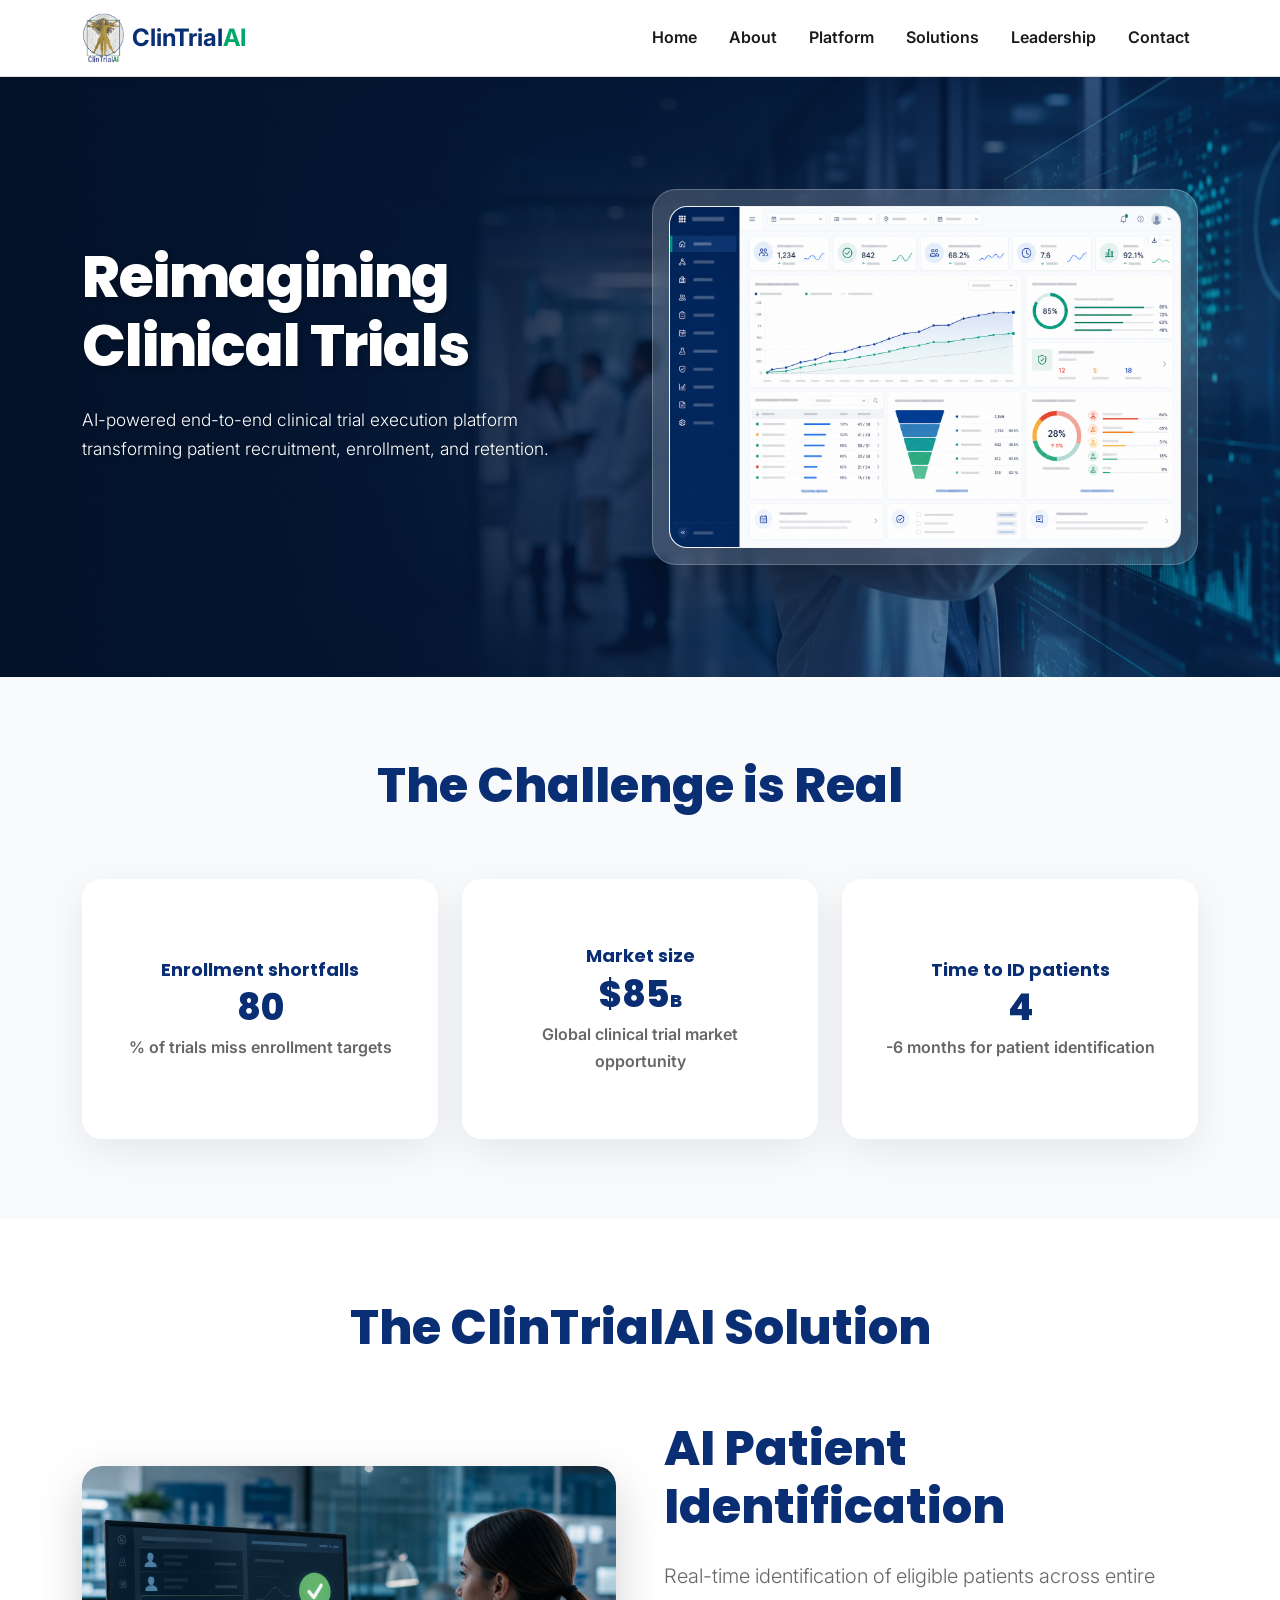
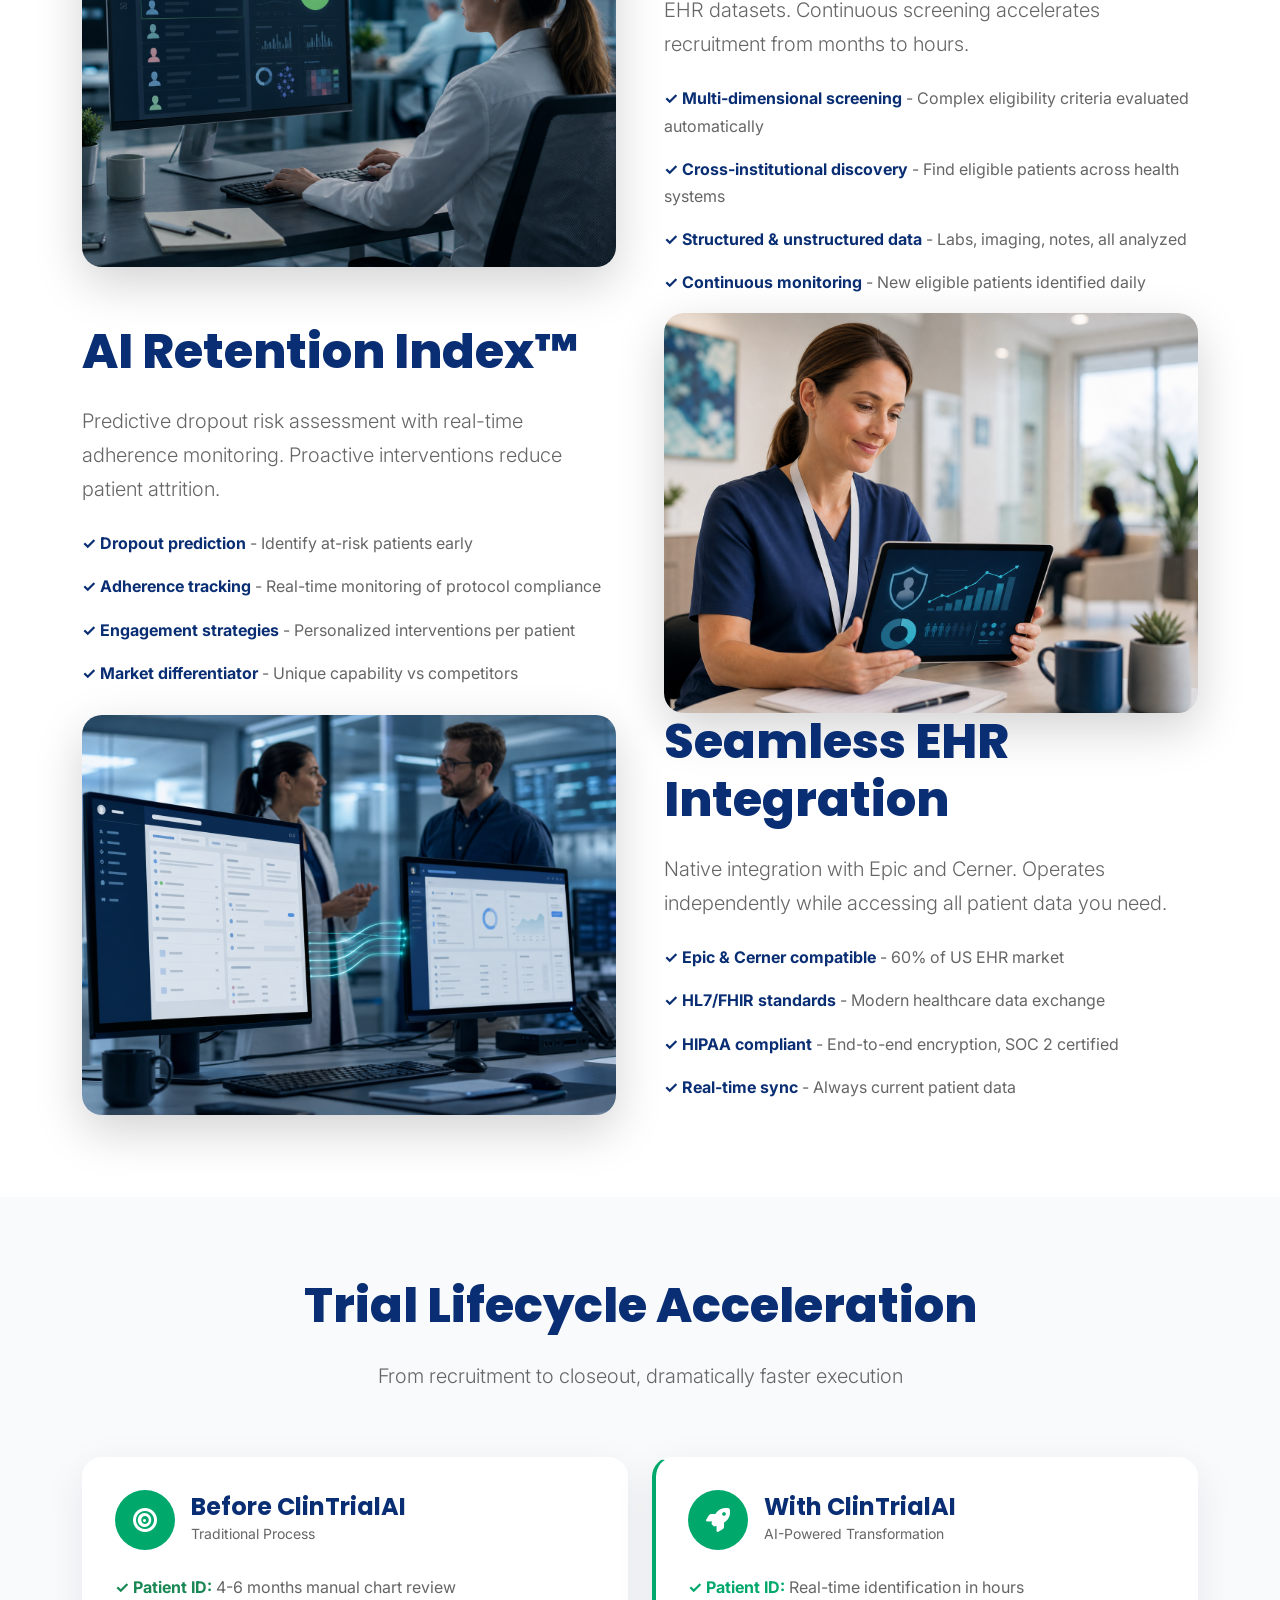
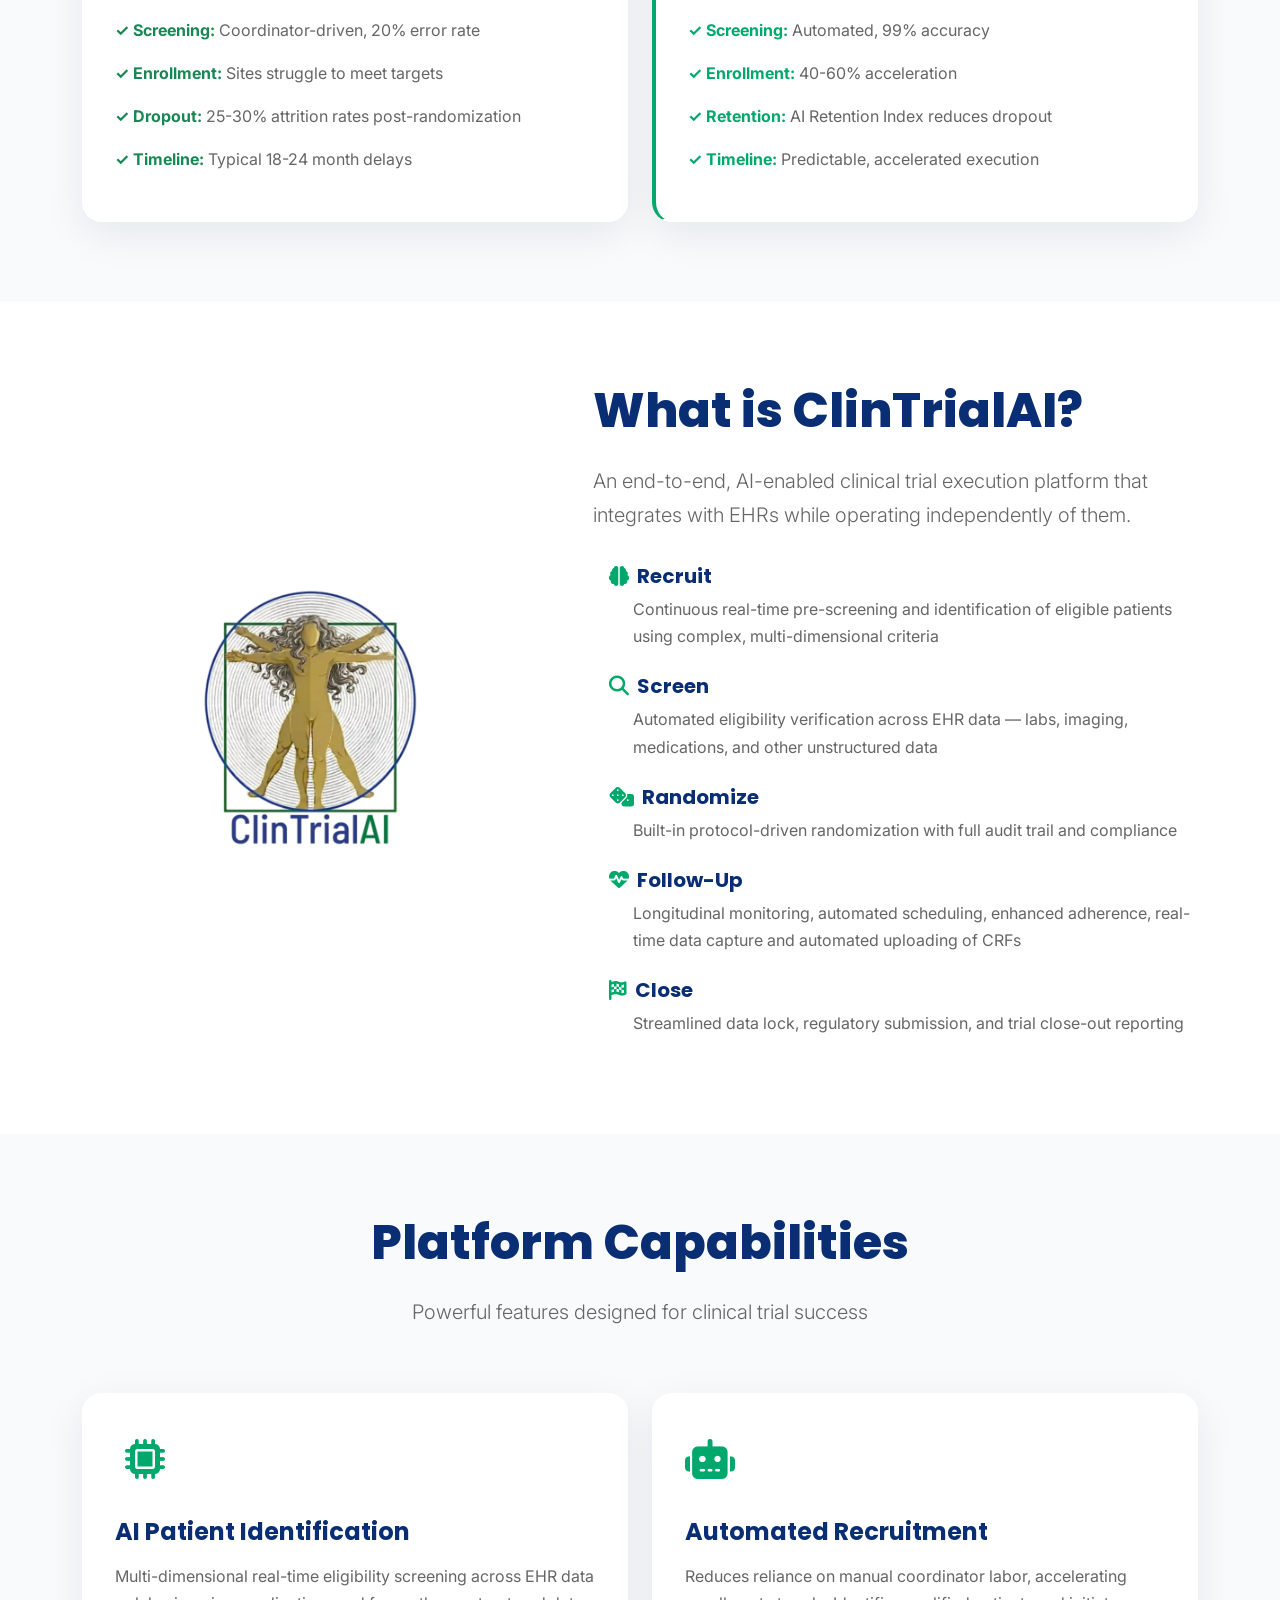
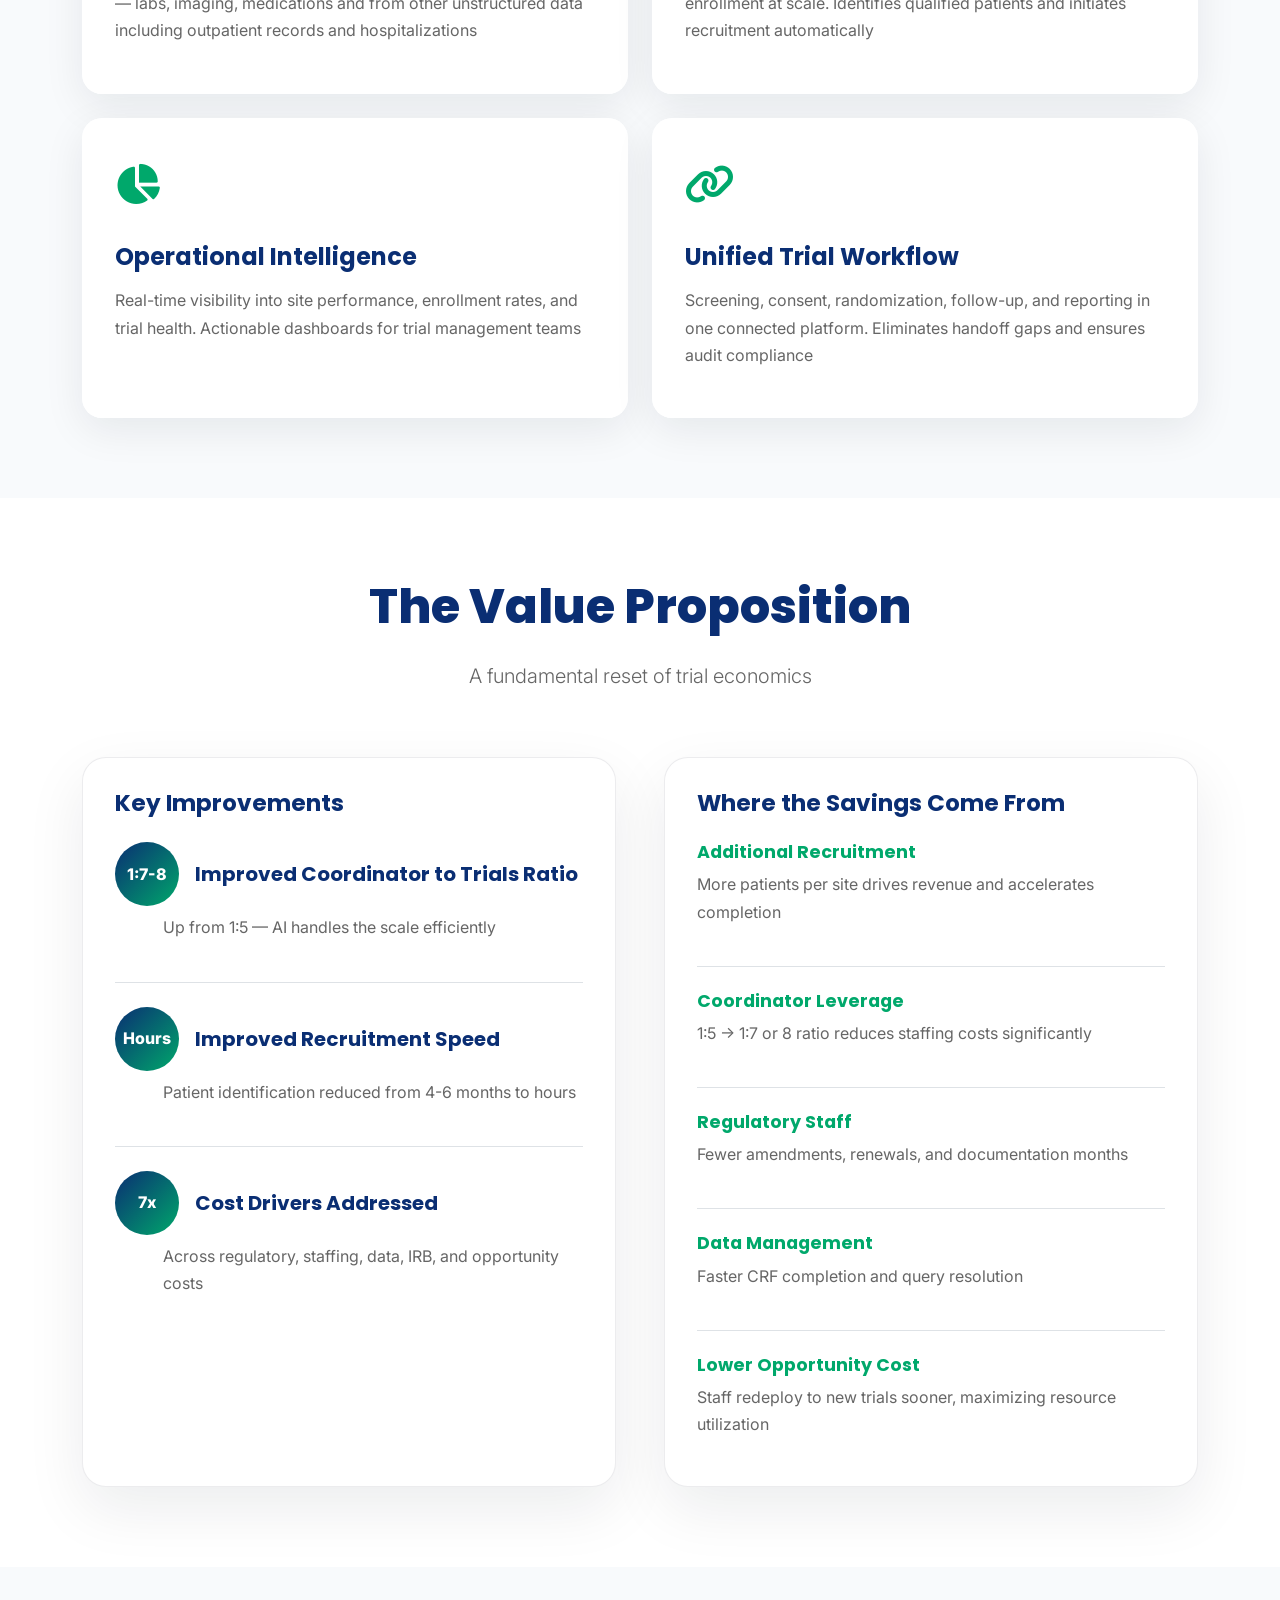
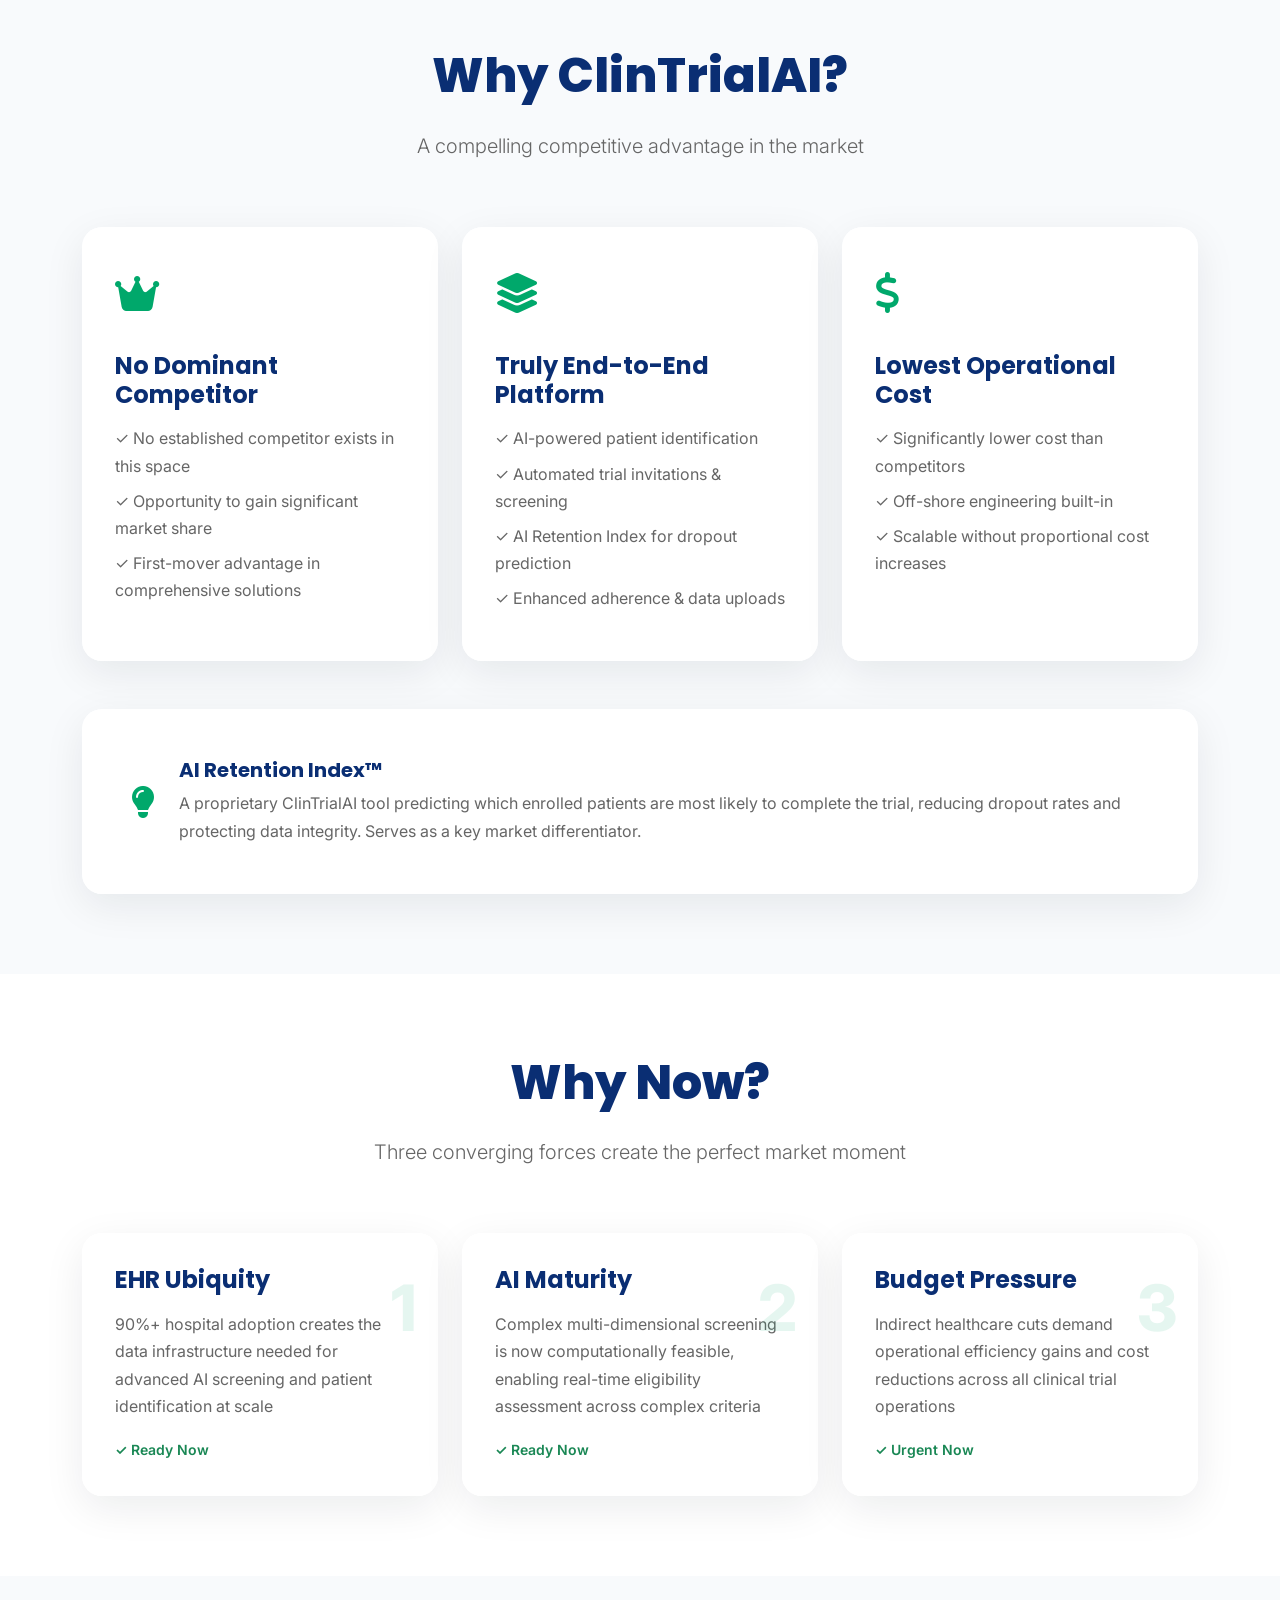
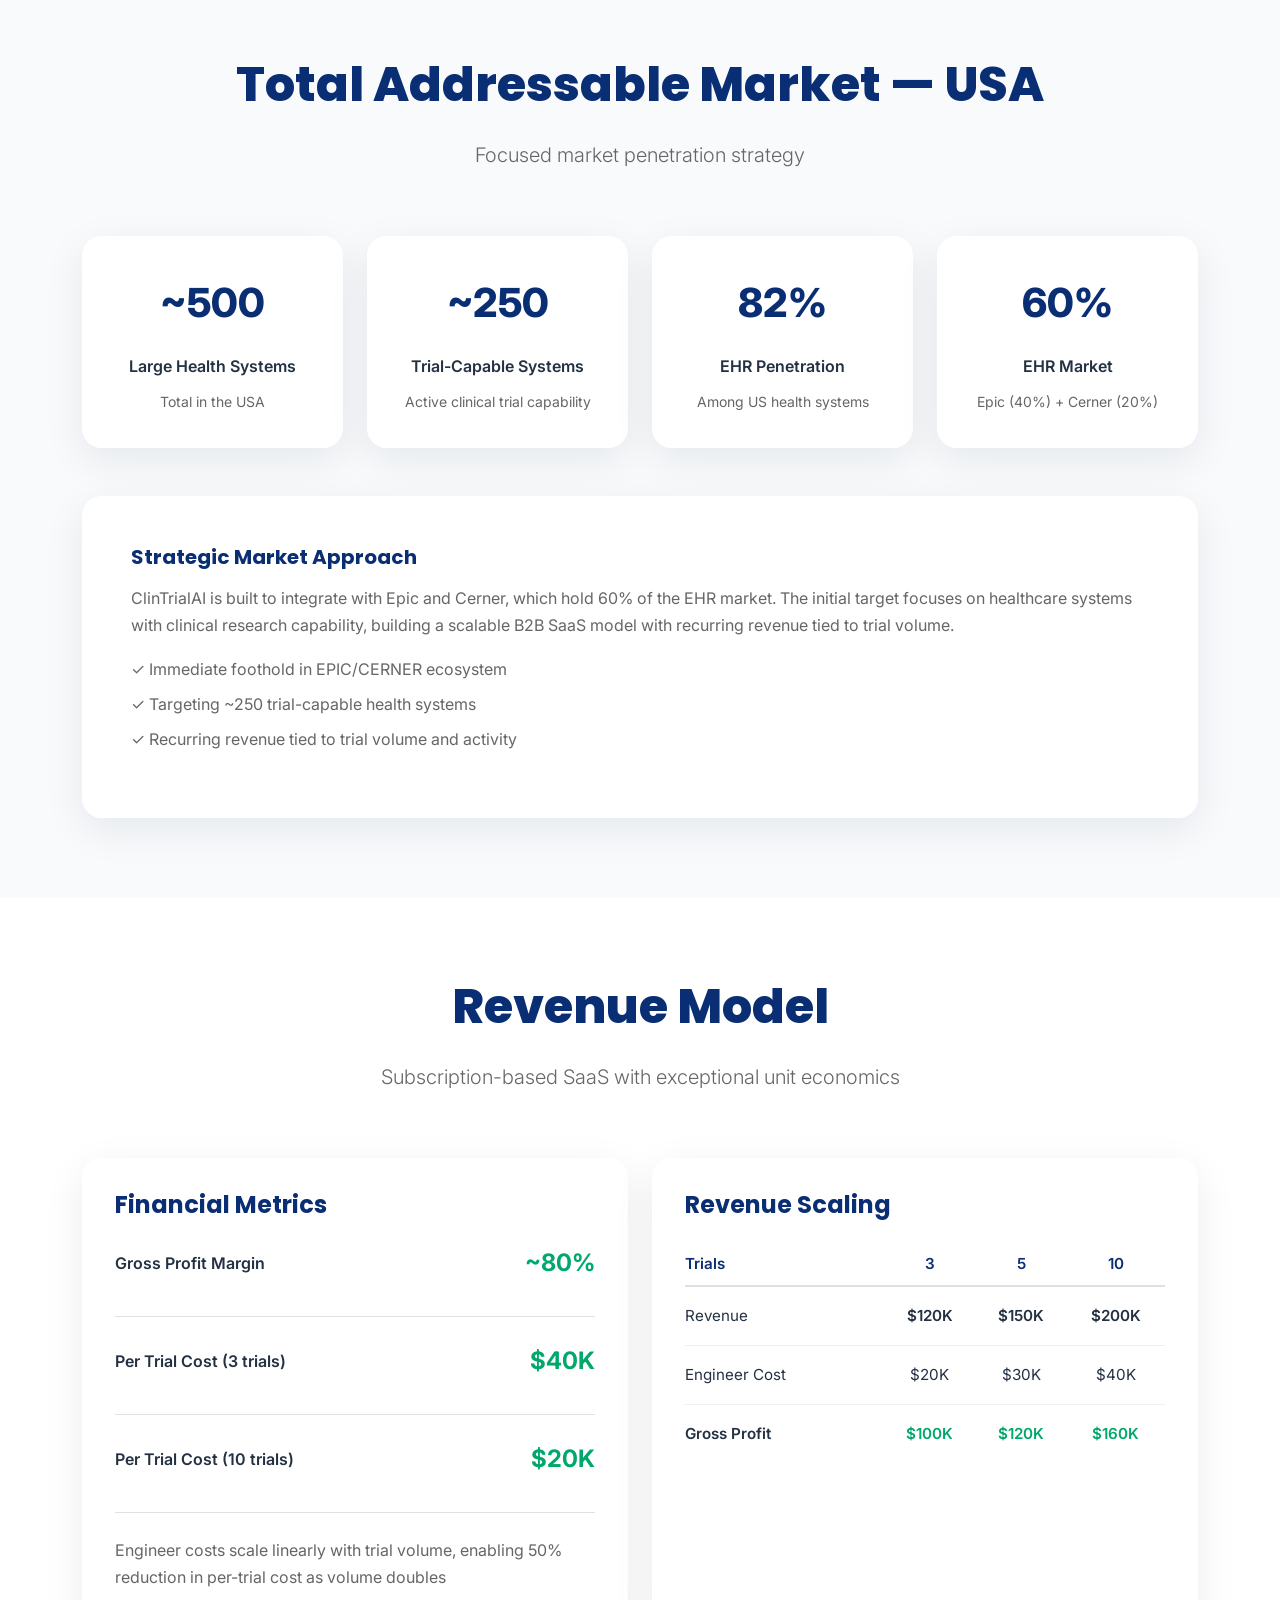
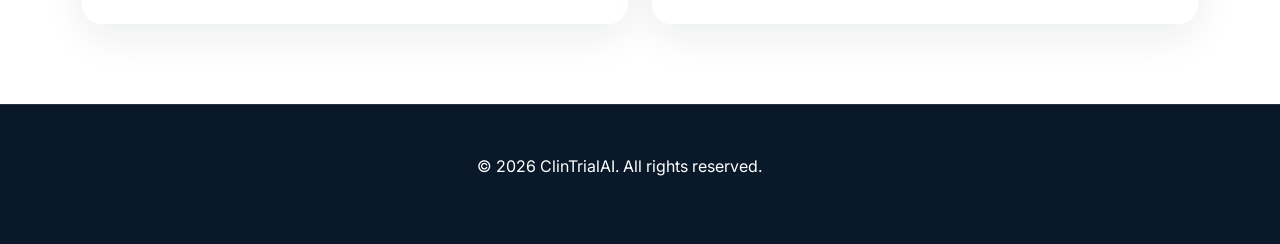
==== index.html @ d3d578da "first commit" ====
<!DOCTYPE html>
<html lang="en">
<head>
    <meta charset="UTF-8">
    <meta name="viewport" content="width=device-width, initial-scale=1.0">
    <meta name="description" content="ClinTrialAI - AI-enabled clinical trial execution platform. Reimagining clinical trials with advanced technology.">
    <meta name="keywords" content="clinical trials, AI, healthcare, drug development, patient recruitment">
    <meta property="og:title" content="ClinTrialAI - Reimagining Clinical Trials with AI">
    <meta property="og:image" content="assets/images/clintrialai-logo.png">
    
    <title>ClinTrialAI - Reimagining Clinical Trials with AI</title>
    
    <link href="https://fonts.googleapis.com/css2?family=Poppins:wght@300;400;600;700;800&family=Inter:wght@300;400;600;700&display=swap" rel="stylesheet">
    <link href="https://cdnjs.cloudflare.com/ajax/libs/bootstrap/5.3.0/css/bootstrap.min.css" rel="stylesheet">
    <link href="https://cdnjs.cloudflare.com/ajax/libs/font-awesome/6.4.0/css/all.min.css" rel="stylesheet">
    <link href="assets/css/styles.css" rel="stylesheet">

    <style>
        :root{
            --primary:#0A2E73;
            --accent:#00A86B;
            --text:#233142;
            --muted:#64748b;
        }
        
        html{
            scroll-behavior:smooth;
        }
        
        body{
            font-family:'Inter', sans-serif;
            color:var(--text);
            line-height:1.7;
            overflow-x:hidden;
            background:#fff;
        }
        
        h1,h2,h3,h4,h5,h6{
            font-family:'Poppins', sans-serif;
            color:var(--primary);
            line-height:1.2;
        }
        
        img{
            max-width:100%;
            height:auto;
            display:block;
        }
        
        section{
            position:relative;
        }
        
        .py-100{
            padding-top:5rem !important;
            padding-bottom:5rem !important;
        }
        
        .mb-80{
            margin-bottom:4rem !important;
        }
        
        .fw-700{
            font-weight:700 !important;
        }
        
        .fw-800{
            font-weight:800 !important;
        }
        
        .section-heading{
            max-width:760px;
            margin-left:auto;
            margin-right:auto;
            margin-bottom:3rem;
        }
        
        .section-heading h2{
            font-size:clamp(1.8rem, 3vw, 2.5rem);
            margin-bottom:.75rem;
        }
        
        .section-heading p{
            font-size:1.05rem;
            color:var(--muted);
        }
        
        .section-heading::after{
            content:"";
            display:block;
            width:84px;
            height:4px;
            border-radius:999px;
            margin:1rem auto 0;
            background:linear-gradient(90deg, var(--accent), #2dd4bf);
        }
        
        .hero-section{
            position:relative;
            min-height:620px;
            padding:6rem 0;
            display:flex;
            align-items:center;
            background-size:cover;
            background-position:center;
        }
        
        .hero-section::before{
            content:"";
            position:absolute;
            inset:0;
            background:linear-gradient(90deg, rgba(4,19,43,.84), rgba(10,46,115,.38));
            z-index:0;
        }
        
        .hero-section > .container-lg{
            position:relative;
            z-index:2;
        }
        
        .hero-section h1{
            font-size:clamp(2.4rem, 4.5vw, 4.4rem);
            letter-spacing:-0.02em;
        }
        
        .hero-section .lead{
            font-size:1.08rem;
            max-width:520px;
        }
        
        .screenshot-container{
            position:relative;
            padding:1rem;
            background:rgba(255,255,255,.16);
            border-radius:24px;
            backdrop-filter:blur(16px);
            border:1px solid rgba(255,255,255,.24);
            box-shadow:0 25px 70px rgba(0,0,0,.22);
        }
        
        .screenshot-container img{
            border-radius:18px;
            border:1px solid rgba(255,255,255,.16);
        }
        
        .glass-morphism{
            background:rgba(255,255,255,.92);
            backdrop-filter:blur(12px);
            -webkit-backdrop-filter:blur(12px);
            border:1px solid rgba(255,255,255,.8);
            box-shadow:0 12px 40px rgba(15,23,42,.08);
            border-radius:1.25rem;
        }
        
        .platform-image img{
            max-width:220px;
            margin:0 auto;
        }
        
        .capability-card,
        .advantage-card,
        .opportunity-card,
        .market-stat,
        .revenue-box,
        .value-box,
        .timeline-card,
        .market-strategy{
            height:100%;
            transition:transform .25s ease, box-shadow .25s ease;
        }
        
        .capability-card:hover,
        .advantage-card:hover,
        .opportunity-card:hover,
        .market-stat:hover,
        .revenue-box:hover,
        .value-box:hover,
        .timeline-card:hover,
        .market-strategy:hover{
            transform:translateY(-6px);
            box-shadow:0 20px 45px rgba(15,23,42,.12);
        }

      /* Value proposition cards */
      .value-section .value-box{
           background:#fff;
           border:1px solid rgba(15,23,42,.08);
           border-radius:1.5rem;
           padding:2rem;
           box-shadow:0 22px 60px rgba(15,23,42,.08);
           transition:transform .3s ease, box-shadow .3s ease, border-color .3s ease;
       }

       .value-section .value-box:hover{
           transform:translateY(-6px);
           box-shadow:0 28px 70px rgba(15,23,42,.12);
       }

       .value-section .value-box h4{
           font-size:1.45rem;
       }

       .value-section .value-box .improvement-item,
       .value-section .value-box .saving-item{
           margin-bottom:1.5rem;
           padding-bottom:1.5rem;
           border-bottom:1px solid rgba(15,23,42,.08);
       }

       .value-section .value-box .improvement-item:last-child,
       .value-section .value-box .saving-item:last-child{
           margin-bottom:0;
           padding-bottom:0;
           border-bottom:0;
       }

       .value-section .metric-badge{
           min-width:64px;
           min-height:64px;
           font-size:1rem;
           line-height:1.1;
       }

       .value-section .saving-item h5{
           margin-bottom:.5rem;
           font-size:1.1rem;
       }
        
        .scroll-progress{
            position:fixed;
            top:0;
            left:0;
            height:4px;
            width:0;
            background:linear-gradient(90deg, var(--accent), #2dd4bf);
            z-index:1100;
        }
        
        .back-to-top{
            position:fixed;
            right:1.25rem;
            bottom:1.25rem;
            z-index:1050;
            width:48px;
            height:48px;
            border:none;
            border-radius:50%;
            background:var(--accent);
            color:#fff;
            display:flex;
            align-items:center;
            justify-content:center;
            box-shadow:0 12px 24px rgba(0,0,0,.2);
            opacity:0;
            visibility:hidden;
            transform:translateY(16px);
            transition:all .3s ease;
        }
        
        .back-to-top.show{
            opacity:1;
            visibility:visible;
            transform:translateY(0);
        }
        
        .navbar-nav .nav-link{
            font-weight:600;
            color:var(--primary);
        }
        
        .navbar-nav .nav-link:hover{
            color:var(--accent);
        }
        
        .cta-section{
            background:linear-gradient(135deg,#0A2E73 0%,#1b4dbb 50%,#00A86B 100%);
        }
        
        .footer-section a:hover{
            color:#fff !important;
        }
        
        .footer-section .footer-logo{
            display:flex;
            align-items:center;
            gap:.75rem;
            margin-bottom:.75rem;
        }

        .footer-menu h6{
            text-align:center;
        }

        .footer-menu .footer-links{
            margin:0 auto;
            max-width:340px;
            columns:2;
            column-gap:2rem;
            padding:0;
            margin:0;
            list-style:none;
        }

        .footer-menu .footer-links li{
            margin-bottom:.85rem;
        }

        @media (max-width:767.98px){
            .footer-menu .footer-links{
                columns:1;
            }
        }
        
        @media (max-width:991.98px){
            .hero-section{
                min-height:auto;
                padding:5rem 0 4rem;
            }
            
            .hero-section .lead{
                max-width:none;
            }
        }
          /* Statistics cards: ensure icon / heading / number are centered and spaced consistently */
    .statistics-section .glass-morphism{
        min-height:260px;
        display:flex;
        flex-direction:column;
        justify-content:center;
        align-items:center;
        text-align:center;
        padding:2.5rem !important;
    }
    
    .statistics-section .stat-icon{
        margin-bottom:1rem;
        color:var(--accent);
        display:flex;
        align-items:center;
        justify-content:center;
    }
    
    .statistics-section .stat-icon svg{
        width:60px;
        height:60px;
    }
    
    .statistics-section h5{
        margin:.25rem 0 .35rem;
        font-size:1.125rem;
        color:var(--primary);
        line-height:1.1;
    }
    
    .statistics-section h3{
        margin:.15rem 0 .6rem;
        font-size:2.25rem;
        line-height:1;
        color:var(--primary);
    }
    
    .statistics-section p{
        margin:0;
        color:var(--muted);
    }
    
    @media (max-width:767.98px){
        .statistics-section .glass-morphism{ min-height:220px; padding:1.4rem !important; }
        .statistics-section h3{ font-size:1.85rem; }
    }
    /* Logo / platform image tweaks */
    .navbar-logo{ height:48px; width:auto; object-fit:contain; display:inline-block; }
    .platform-logo{ max-width:280px; height:auto; display:block; margin:0 auto; object-fit:contain; }
    .platform-image{ display:flex; align-items:center; justify-content:center; }
    </style>
  
</head>
<body>
    <!-- Scroll Progress Indicator -->
    <div class="scroll-progress"></div>

    <!-- Navigation -->
    <nav class="navbar navbar-expand-lg navbar-light sticky-top bg-white shadow-sm">
        <div class="container-lg">
            <a class="navbar-brand d-flex align-items-center" href="index.html">
                <!-- add high-res and fallback logo files to assets/images (clintrialai-logo.png / clintrialai-logo@2x.png) -->
                <img src="assets/images/clintrialai-logo.png" alt="ClinTrialAI" class="navbar-logo me-2">
                <span class="fw-700" style="color: #0A2E73;">ClinTrial<span style="color: #00A86B;">AI</span></span>
            </a>
            <button class="navbar-toggler" type="button" data-bs-toggle="collapse" data-bs-target="#navbarNav">
                <span class="navbar-toggler-icon"></span>
            </button>
            <div class="collapse navbar-collapse" id="navbarNav">
                <ul class="navbar-nav ms-auto">
                    <li class="nav-item"><a class="nav-link" href="#home">Home</a></li>
                    <li class="nav-item"><a class="nav-link" href="pages/about.html">About</a></li>
                    <li class="nav-item"><a class="nav-link" href="pages/platform.html">Platform</a></li>
                    <li class="nav-item"><a class="nav-link" href="pages/solutions.html">Solutions</a></li>
                    <li class="nav-item"><a class="nav-link" href="pages/leadership.html">Leadership</a></li>
                    <li class="nav-item"><a class="nav-link" href="pages/contact.html">Contact</a></li>
                </ul>
            </div>
        </div>
    </nav>

    <!-- Hero Section with Background Image -->
    <section class="hero-section py-100" style="background-image: url('./assets/images/heroes/hero-home.png'); min-height: 600px;">
        <div class="container-lg position-relative z-3">
            <div class="row align-items-center">
                <div class="col-lg-6 mb-5 mb-lg-0">
                    <h1 class="display-3 fw-800 mb-4 text-white" style="text-shadow: 2px 2px 4px rgba(0,0,0,0.3);">
                        Reimagining<br>Clinical Trials
                    </h1>
                    <p class="lead text-white mb-5" style="max-width: 500px; text-shadow: 1px 1px 2px rgba(0,0,0,0.2);">
                        AI-powered end-to-end clinical trial execution platform transforming patient recruitment, enrollment, and retention.
                    </p>
                    <!-- <div class="d-flex gap-3 flex-wrap">
                        <a href="pages/platform.html" class="btn btn-light btn-lg fw-600 px-5">Explore Platform</a>
                        <a href="pages/contact.html" class="btn btn-outline-light btn-lg fw-600 px-5">Contact Us</a>
                    </div> -->
                </div>
                <div class="col-lg-6">
                    <div class="screenshot-container">
                        <img 
                            src="./assets/images/dashboard-preview.png" 
                            alt="ClinTrialAI Platform Dashboard" 
                            class="screenshot img-fluid rounded-lg shadow-lg"
                            loading="lazy"
                        >
                    </div>
                </div>
            </div>
        </div>
    </section>

    <!-- Statistics Section with Icons -->
    <section class="statistics-section py-100 bg-light">
        <div class="container-lg">
            <div class="text-center mb-80">
                <h2 class="display-5 fw-800 mb-4" style="color: #0A2E73;">The Challenge is Real</h2>
            </div>

            <div class="row g-4">
                <div class="col-lg-4 col-md-6">
                    <div class="glass-morphism text-center p-5">
                        <!-- <div class="stat-icon mb-4">
                            <svg width="60" height="60" viewBox="0 0 60 60" class="icon-svg">
                                <circle cx="30" cy="30" r="28" fill="none" stroke="currentColor" stroke-width="2"/>
                                <path d="M30 15v30M15 30h30" stroke="currentColor" stroke-width="2" stroke-linecap="round"/>
                            </svg>
                        </div> -->
                        <h5 class="fw-700 mb-2" style="color: #0A2E73;">Enrollment shortfalls</h5>
                        <h3 class="display-6 fw-800 mb-2 counter" data-target="80">0</h3>
                        <p class="text-muted fw-600">% of trials miss enrollment targets</p>
                    </div>
                </div>
                
                <div class="col-lg-4 col-md-6">
                    <div class="glass-morphism text-center p-5">
                        <!-- <div class="stat-icon mb-4">
                            <svg width="60" height="60" viewBox="0 0 60 60" class="icon-svg">
                                <path d="M20 40L30 25L40 35L50 20" stroke="currentColor" stroke-width="2" fill="none" stroke-linecap="round"/>
                                <rect x="10" y="10" width="40" height="40" fill="none" stroke="currentColor" stroke-width="2"/>
                            </svg>
                        </div> -->
                        <h5 class="fw-700 mb-2" style="color: #0A2E73;">Market size</h5>
                        <h3 class="display-6 fw-800 mb-2">$85<span style="font-size: 0.5em;">B</span></h3>
                        <p class="text-muted fw-600">Global clinical trial market opportunity</p>
                    </div>
                </div>
                
                <div class="col-lg-4 col-md-6">
                    <div class="glass-morphism text-center p-5">
                        <!-- <div class="stat-icon mb-4">
                            <svg width="60" height="60" viewBox="0 0 60 60" class="icon-svg">
                                <circle cx="30" cy="30" r="20" fill="none" stroke="currentColor" stroke-width="2"/>
                                <path d="M30 15v15h15" stroke="currentColor" stroke-width="2" stroke-linecap="round"/>
                            </svg>
                        </div> -->
                        <h5 class="fw-700 mb-2" style="color: #0A2E73;">Time to ID patients</h5>
                        <h3 class="display-6 fw-800 mb-2 counter" data-target="4">0</h3>
                        <p class="text-muted fw-600">-6 months for patient identification</p>
                    </div>
                </div>
            </div>
        </div>
    </section>

    <!-- Value Proposition with Images -->
    <section class="py-100">
        <div class="container-lg">
            <div class="text-center mb-80">
                <h2 class="display-5 fw-800 mb-4" style="color: #0A2E73;">The ClinTrialAI Solution</h2>
            </div>

            <div class="row align-items-center g-5 mb-100">
                <div class="col-lg-6">
                    <picture>
                        <img 
                            src="./assets/images/features/patient-identification.png" 
                            alt="AI Patient Identification" 
                            class="img-fluid rounded-lg shadow-lg"
                            loading="lazy"
                        >
                    </picture>
                </div>
                <div class="col-lg-6">
                    <h3 class="display-5 fw-800 mb-4" style="color: #0A2E73;">AI Patient Identification</h3>
                    <p class="lead text-muted mb-4">
                        Real-time identification of eligible patients across entire EHR datasets. Continuous screening accelerates recruitment from months to hours.
                    </p>
                    <ul class="list-unstyled text-muted">
                        <li class="mb-3"><strong style="color: #0A2E73;">✓ Multi-dimensional screening</strong> - Complex eligibility criteria evaluated automatically</li>
                        <li class="mb-3"><strong style="color: #0A2E73;">✓ Cross-institutional discovery</strong> - Find eligible patients across health systems</li>
                        <li class="mb-3"><strong style="color: #0A2E73;">✓ Structured & unstructured data</strong> - Labs, imaging, notes, all analyzed</li>
                        <li><strong style="color: #0A2E73;">✓ Continuous monitoring</strong> - New eligible patients identified daily</li>
                    </ul>
                </div>
            </div>

            <div class="row align-items-center g-5 mb-100">
                <div class="col-lg-6 order-lg-2">
                    <picture>
                        <img 
                            src="./assets/images/features/retention-index.png" 
                            alt="AI Retention Index" 
                            class="img-fluid rounded-lg shadow-lg"
                            loading="lazy"
                        >
                    </picture>
                </div>
                <div class="col-lg-6 order-lg-1">
                    <h3 class="display-5 fw-800 mb-4" style="color: #0A2E73;">AI Retention Index™</h3>
                    <p class="lead text-muted mb-4">
                        Predictive dropout risk assessment with real-time adherence monitoring. Proactive interventions reduce patient attrition.
                    </p>
                    <ul class="list-unstyled text-muted">
                        <li class="mb-3"><strong style="color: #0A2E73;">✓ Dropout prediction</strong> - Identify at-risk patients early</li>
                        <li class="mb-3"><strong style="color: #0A2E73;">✓ Adherence tracking</strong> - Real-time monitoring of protocol compliance</li>
                        <li class="mb-3"><strong style="color: #0A2E73;">✓ Engagement strategies</strong> - Personalized interventions per patient</li>
                        <li><strong style="color: #0A2E73;">✓ Market differentiator</strong> - Unique capability vs competitors</li>
                    </ul>
                </div>
            </div>

            <div class="row align-items-center g-5">
                <div class="col-lg-6">
                    <picture>
                        <img 
                            src="./assets/images/features/ehr-integration.png" 
                            alt="EHR Integration" 
                            class="img-fluid rounded-lg shadow-lg"
                            loading="lazy"
                        >
                    </picture>
                </div>
                <div class="col-lg-6">
                    <h3 class="display-5 fw-800 mb-4" style="color: #0A2E73;">Seamless EHR Integration</h3>
                    <p class="lead text-muted mb-4">
                        Native integration with Epic and Cerner. Operates independently while accessing all patient data you need.
                    </p>
                    <ul class="list-unstyled text-muted">
                        <li class="mb-3"><strong style="color: #0A2E73;">✓ Epic & Cerner compatible</strong> - 60% of US EHR market</li>
                        <li class="mb-3"><strong style="color: #0A2E73;">✓ HL7/FHIR standards</strong> - Modern healthcare data exchange</li>
                        <li class="mb-3"><strong style="color: #0A2E73;">✓ HIPAA compliant</strong> - End-to-end encryption, SOC 2 certified</li>
                        <li><strong style="color: #0A2E73;">✓ Real-time sync</strong> - Always current patient data</li>
                    </ul>
                </div>
            </div>
        </div>
    </section>

    <!-- Timeline Section with Images -->
    <section class="py-100 bg-light">
        <div class="container-lg">
            <div class="text-center mb-80">
                <h2 class="display-5 fw-800 mb-4" style="color: #0A2E73;">Trial Lifecycle Acceleration</h2>
                <p class="lead text-muted">From recruitment to closeout, dramatically faster execution</p>
            </div>

            <div class="row g-4">
                <div class="col-lg-6">
                    <div class="timeline-card glass-morphism">
                        <div class="d-flex align-items-center mb-4">
                            <div class="timeline-icon" style="width: 60px; height: 60px; background: #00A86B; border-radius: 50%; display: flex; align-items: center; justify-content: center; color: white; font-size: 1.5rem; margin-right: 1rem;">
                                <i class="fas fa-bullseye"></i>
                            </div>
                            <div>
                                <h4 class="fw-700 mb-0" style="color: #0A2E73;">Before ClinTrialAI</h4>
                                <p class="text-muted small mb-0">Traditional Process</p>
                            </div>
                        </div>
                        <ul class="list-unstyled text-muted text-sm">
                            <li class="mb-3">
                                <strong class="fw-700 text-success">✓ Patient ID:</strong> 4-6 months manual chart review
                            </li>
                            <li class="mb-3">
                                <strong class="fw-700 text-success">✓ Screening:</strong> Coordinator-driven, 20% error rate
                            </li>
                            <li class="mb-3">
                                <strong class="fw-700 text-success">✓ Enrollment:</strong> Sites struggle to meet targets
                            </li>
                            <li class="mb-3">
                                <strong class="fw-700 text-success">✓ Dropout:</strong> 25-30% attrition rates post-randomization
                            </li>
                            <li>
                                <strong class="fw-700 text-success">✓ Timeline:</strong> Typical 18-24 month delays
                            </li>
                        </ul>
                    </div>
                </div>

                <div class="col-lg-6">
                    <div class="timeline-card glass-morphism" style="border-left: 4px solid #00A86B;">
                        <div class="d-flex align-items-center mb-4">
                            <div class="timeline-icon" style="width: 60px; height: 60px; background: #00A86B; border-radius: 50%; display: flex; align-items: center; justify-content: center; color: white; font-size: 1.5rem; margin-right: 1rem;">
                                <i class="fas fa-rocket"></i>
                            </div>
                            <div>
                                <h4 class="fw-700 mb-0" style="color: #0A2E73;">With ClinTrialAI</h4>
                                <p class="text-muted small mb-0">AI-Powered Transformation</p>
                            </div>
                        </div>
                        <ul class="list-unstyled text-muted text-sm">
                            <li class="mb-3">
                                <strong style="color: #00A86B;">✓ Patient ID:</strong> Real-time identification in hours
                            </li>
                            <li class="mb-3">
                                <strong style="color: #00A86B;">✓ Screening:</strong> Automated, 99% accuracy
                            </li>
                            <li class="mb-3">
                                <strong style="color: #00A86B;">✓ Enrollment:</strong> 40-60% acceleration
                            </li>
                            <li class="mb-3">
                                <strong style="color: #00A86B;">✓ Retention:</strong> AI Retention Index reduces dropout
                            </li>
                            <li>
                                <strong style="color: #00A86B;">✓ Timeline:</strong> Predictable, accelerated execution
                            </li>
                        </ul>
                    </div>
                </div>
            </div>
        </div>
    </section>

    <!-- What is ClinTrialAI -->
    <section class="platform-intro py-100">
        <div class="container-lg">
            <div class="row align-items-center">
                <div class="col-lg-5 mb-5 mb-lg-0">
                    <div class="platform-image">
                        <!-- use full horizontal logo for the platform intro -->
                        <picture>
                            <source srcset="assets/images/clintrialai-full.webp" type="image/webp">
                            <img src="assets/images/clintrialai-full.png" alt="ClinTrialAI Platform" class="platform-logo">
                        </picture>
                    </div>
                </div>
                <div class="col-lg-7 ps-lg-5">
                    <h2 class="display-5 fw-800 mb-4" style="color: #0A2E73;">What is ClinTrialAI?</h2>
                    <p class="lead text-muted mb-4">
                        An end-to-end, AI-enabled clinical trial execution platform that integrates with EHRs while operating independently of them.
                    </p>

                    <div class="features-list">
                        <div class="feature-item mb-4">
                            <h5 class="fw-700 mb-2"><i class="fas fa-brain me-2" style="color: #00A86B;"></i>Recruit</h5>
                            <p class="text-muted ms-4">Continuous real-time pre-screening and identification of eligible patients using complex, multi-dimensional criteria</p>
                        </div>

                        <div class="feature-item mb-4">
                            <h5 class="fw-700 mb-2"><i class="fas fa-search me-2" style="color: #00A86B;"></i>Screen</h5>
                            <p class="text-muted ms-4">Automated eligibility verification across EHR data — labs, imaging, medications, and other unstructured data</p>
                        </div>

                        <div class="feature-item mb-4">
                            <h5 class="fw-700 mb-2"><i class="fas fa-dice me-2" style="color: #00A86B;"></i>Randomize</h5>
                            <p class="text-muted ms-4">Built-in protocol-driven randomization with full audit trail and compliance</p>
                        </div>

                        <div class="feature-item mb-4">
                            <h5 class="fw-700 mb-2"><i class="fas fa-heartbeat me-2" style="color: #00A86B;"></i>Follow-Up</h5>
                            <p class="text-muted ms-4">Longitudinal monitoring, automated scheduling, enhanced adherence, real-time data capture and automated uploading of CRFs</p>
                        </div>

                        <div class="feature-item">
                            <h5 class="fw-700 mb-2"><i class="fas fa-flag-checkered me-2" style="color: #00A86B;"></i>Close</h5>
                            <p class="text-muted ms-4">Streamlined data lock, regulatory submission, and trial close-out reporting</p>
                        </div>
                    </div>
                </div>
            </div>
        </div>
    </section>

    <!-- Platform Capabilities -->
    <section class="capabilities-section py-100 bg-light">
        <div class="container-lg">
            <div class="text-center mb-80">
                <h2 class="display-5 fw-800 mb-4" style="color: #0A2E73;">Platform Capabilities</h2>
                <p class="lead text-muted">Powerful features designed for clinical trial success</p>
            </div>

            <div class="row g-4">
                <div class="col-lg-6">
                    <div class="capability-card glass-morphism">
                        <div class="capability-icon mb-4">
                             <i class="fas fa-microchip-ai"></i>
                             <i class="fas fa-microchip"></i>
                        </div>
                        <h4 class="fw-700 mb-3">AI Patient Identification</h4>
                        <p class="text-muted">Multi-dimensional real-time eligibility screening across EHR data — labs, imaging, medications and from other unstructured data including outpatient records and hospitalizations</p>
                    </div>
                </div>

                <div class="col-lg-6">
                    <div class="capability-card glass-morphism">
                        <div class="capability-icon mb-4">
                            <i class="fas fa-robot"></i>
                        </div>
                        <h4 class="fw-700 mb-3">Automated Recruitment</h4>
                        <p class="text-muted">Reduces reliance on manual coordinator labor, accelerating enrollment at scale. Identifies qualified patients and initiates recruitment automatically</p>
                    </div>
                </div>

                <div class="col-lg-6">
                    <div class="capability-card glass-morphism">
                        <div class="capability-icon mb-4">
                            <i class="fas fa-chart-pie"></i>
                        </div>
                        <h4 class="fw-700 mb-3">Operational Intelligence</h4>
                        <p class="text-muted">Real-time visibility into site performance, enrollment rates, and trial health. Actionable dashboards for trial management teams</p>
                    </div>
                </div>

                <div class="col-lg-6">
                    <div class="capability-card glass-morphism">
                        <div class="capability-icon mb-4">
                            <i class="fas fa-link"></i>
                        </div>
                        <h4 class="fw-700 mb-3">Unified Trial Workflow</h4>
                        <p class="text-muted">Screening, consent, randomization, follow-up, and reporting in one connected platform. Eliminates handoff gaps and ensures audit compliance</p>
                    </div>
                </div>
            </div>
        </div>
    </section>

    <!-- Value Proposition -->
    <section class="value-section py-100">
        <div class="container-lg">
            <div class="text-center mb-80">
                <h2 class="display-5 fw-800 mb-4" style="color: #0A2E73;">The Value Proposition</h2>
                <p class="lead text-muted">A fundamental reset of trial economics</p>
            </div>

            <div class="row g-5">
                <div class="col-lg-6">
                    <div class="value-box">
                        <h4 class="fw-700 mb-4" style="color: #0A2E73;">Key Improvements</h4>

                        <div class="improvement-item mb-4 pb-4 border-bottom">
                            <div class="d-flex align-items-center mb-2">
                                <div class="metric-badge">1:7-8</div>
                                <h5 class="mb-0 ms-3 fw-700">Improved Coordinator to Trials Ratio</h5>
                            </div>
                            <p class="text-muted ms-5">Up from 1:5 — AI handles the scale efficiently</p>
                        </div>

                        <div class="improvement-item mb-4 pb-4 border-bottom">
                            <div class="d-flex align-items-center mb-2">
                                <div class="metric-badge">Hours</div>
                                <h5 class="mb-0 ms-3 fw-700">Improved Recruitment Speed</h5>
                            </div>
                            <p class="text-muted ms-5">Patient identification reduced from 4-6 months to hours</p>
                        </div>

                        <div class="improvement-item">
                            <div class="d-flex align-items-center mb-2">
                                <div class="metric-badge">7x</div>
                                <h5 class="mb-0 ms-3 fw-700">Cost Drivers Addressed</h5>
                            </div>
                            <p class="text-muted ms-5">Across regulatory, staffing, data, IRB, and opportunity costs</p>
                        </div>
                    </div>
                </div>

                <div class="col-lg-6">
                    <div class="value-box">
                        <h4 class="fw-700 mb-4" style="color: #0A2E73;">Where the Savings Come From</h4>

                        <div class="saving-item mb-4 pb-4 border-bottom">
                            <h5 class="fw-700 mb-2" style="color: #00A86B;">Additional Recruitment</h5>
                            <p class="text-muted">More patients per site drives revenue and accelerates completion</p>
                        </div>

                        <div class="saving-item mb-4 pb-4 border-bottom">
                            <h5 class="fw-700 mb-2" style="color: #00A86B;">Coordinator Leverage</h5>
                            <p class="text-muted">1:5 → 1:7 or 8 ratio reduces staffing costs significantly</p>
                        </div>

                        <div class="saving-item mb-4 pb-4 border-bottom">
                            <h5 class="fw-700 mb-2" style="color: #00A86B;">Regulatory Staff</h5>
                            <p class="text-muted">Fewer amendments, renewals, and documentation months</p>
                        </div>

                        <div class="saving-item mb-4 pb-4 border-bottom">
                            <h5 class="fw-700 mb-2" style="color: #00A86B;">Data Management</h5>
                            <p class="text-muted">Faster CRF completion and query resolution</p>
                        </div>

                        <div class="saving-item">
                            <h5 class="fw-700 mb-2" style="color: #00A86B;">Lower Opportunity Cost</h5>
                            <p class="text-muted">Staff redeploy to new trials sooner, maximizing resource utilization</p>
                        </div>
                    </div>
                </div>
            </div>
        </div>
    </section>

    <!-- Why ClinTrialAI -->
    <section class="differentiation-section py-100 bg-light">
        <div class="container-lg">
            <div class="text-center mb-80">
                <h2 class="display-5 fw-800 mb-4" style="color: #0A2E73;">Why ClinTrialAI?</h2>
                <p class="lead text-muted">A compelling competitive advantage in the market</p>
            </div>

            <div class="row g-4">
                <div class="col-lg-4">
                    <div class="advantage-card glass-morphism">
                        <div class="advantage-icon mb-4">
                            <i class="fas fa-crown"></i>
                        </div>
                        <h4 class="fw-700 mb-3">No Dominant Competitor</h4>
                        <ul class="list-unstyled text-muted">
                            <li class="mb-2">✓ No established competitor exists in this space</li>
                            <li class="mb-2">✓ Opportunity to gain significant market share</li>
                            <li class="mb-2">✓ First-mover advantage in comprehensive solutions</li>
                        </ul>
                    </div>
                </div>

                <div class="col-lg-4">
                    <div class="advantage-card glass-morphism">
                        <div class="advantage-icon mb-4">
                            <i class="fas fa-layer-group"></i>
                        </div>
                        <h4 class="fw-700 mb-3">Truly End-to-End Platform</h4>
                        <ul class="list-unstyled text-muted">
                            <li class="mb-2">✓ AI-powered patient identification</li>
                            <li class="mb-2">✓ Automated trial invitations & screening</li>
                            <li class="mb-2">✓ AI Retention Index for dropout prediction</li>
                            <li class="mb-2">✓ Enhanced adherence & data uploads</li>
                        </ul>
                    </div>
                </div>

                <div class="col-lg-4">
                    <div class="advantage-card glass-morphism">
                        <div class="advantage-icon mb-4">
                            <i class="fas fa-dollar-sign"></i>
                        </div>
                        <h4 class="fw-700 mb-3">Lowest Operational Cost</h4>
                        <ul class="list-unstyled text-muted">
                            <li class="mb-2">✓ Significantly lower cost than competitors</li>
                            <li class="mb-2">✓ Off-shore engineering built-in</li>
                            <li class="mb-2">✓ Scalable without proportional cost increases</li>
                        </ul>
                    </div>
                </div>
            </div>

            <div class="row mt-5">
                <div class="col-12">
                    <div class="ai-retention-banner glass-morphism p-5">
                        <div class="d-flex align-items-center">
                            <i class="fas fa-lightbulb me-4" style="font-size: 2rem; color: #00A86B;"></i>
                            <div>
                                <h5 class="fw-700 mb-2" style="color: #0A2E73;">AI Retention Index™</h5>
                                <p class="mb-0 text-muted">A proprietary ClinTrialAI tool predicting which enrolled patients are most likely to complete the trial, reducing dropout rates and protecting data integrity. Serves as a key market differentiator.</p>
                            </div>
                        </div>
                    </div>
                </div>
            </div>
        </div>
    </section>

    <!-- Why Now -->
    <section class="opportunity-section py-100">
        <div class="container-lg">
            <div class="text-center mb-80">
                <h2 class="display-5 fw-800 mb-4" style="color: #0A2E73;">Why Now?</h2>
                <p class="lead text-muted">Three converging forces create the perfect market moment</p>
            </div>

            <div class="row g-4">
                <div class="col-lg-4">
                    <div class="opportunity-card glass-morphism">
                        <div class="opportunity-number">1</div>
                        <h4 class="fw-700 mb-3">EHR Ubiquity</h4>
                        <p class="text-muted mb-3">90%+ hospital adoption creates the data infrastructure needed for advanced AI screening and patient identification at scale</p>
                        <small class="text-success fw-600">✓ Ready Now</small>
                    </div>
                </div>

                <div class="col-lg-4">
                    <div class="opportunity-card glass-morphism">
                        <div class="opportunity-number">2</div>
                        <h4 class="fw-700 mb-3">AI Maturity</h4>
                        <p class="text-muted mb-3">Complex multi-dimensional screening is now computationally feasible, enabling real-time eligibility assessment across complex criteria</p>
                        <small class="text-success fw-600">✓ Ready Now</small>
                    </div>
                </div>

                <div class="col-lg-4">
                    <div class="opportunity-card glass-morphism">
                        <div class="opportunity-number">3</div>
                        <h4 class="fw-700 mb-3">Budget Pressure</h4>
                        <p class="text-muted mb-3">Indirect healthcare cuts demand operational efficiency gains and cost reductions across all clinical trial operations</p>
                        <small class="text-success fw-600">✓ Urgent Now</small>
                    </div>
                </div>
            </div>
        </div>
    </section>

    <!-- Market Opportunity -->
    <section class="market-section py-100 bg-light">
        <div class="container-lg">
            <div class="text-center mb-80">
                <h2 class="display-5 fw-800 mb-4" style="color: #0A2E73;">Total Addressable Market — USA</h2>
                <p class="lead text-muted">Focused market penetration strategy</p>
            </div>

            <div class="row g-4 mb-5">
                <div class="col-lg-3 col-md-6">
                    <div class="market-stat glass-morphism text-center">
                        <div class="stat-number mb-3">~500</div>
                        <p class="fw-600 mb-2">Large Health Systems</p>
                        <small class="text-muted">Total in the USA</small>
                    </div>
                </div>
                <div class="col-lg-3 col-md-6">
                    <div class="market-stat glass-morphism text-center">
                        <div class="stat-number mb-3">~250</div>
                        <p class="fw-600 mb-2">Trial-Capable Systems</p>
                        <small class="text-muted">Active clinical trial capability</small>
                    </div>
                </div>
                <div class="col-lg-3 col-md-6">
                    <div class="market-stat glass-morphism text-center">
                        <div class="stat-number mb-3">82%</div>
                        <p class="fw-600 mb-2">EHR Penetration</p>
                        <small class="text-muted">Among US health systems</small>
                    </div>
                </div>
                <div class="col-lg-3 col-md-6">
                    <div class="market-stat glass-morphism text-center">
                        <div class="stat-number mb-3">60%</div>
                        <p class="fw-600 mb-2">EHR Market</p>
                        <small class="text-muted">Epic (40%) + Cerner (20%)</small>
                    </div>
                </div>
            </div>

            <div class="row">
                <div class="col-12">
                    <div class="market-strategy glass-morphism p-5">
                        <h5 class="fw-700 mb-3" style="color: #0A2E73;">Strategic Market Approach</h5>
                        <p class="text-muted mb-3">ClinTrialAI is built to integrate with Epic and Cerner, which hold 60% of the EHR market. The initial target focuses on healthcare systems with clinical research capability, building a scalable B2B SaaS model with recurring revenue tied to trial volume.</p>
                        <ul class="list-unstyled text-muted">
                            <li class="mb-2">✓ Immediate foothold in EPIC/CERNER ecosystem</li>
                            <li class="mb-2">✓ Targeting ~250 trial-capable health systems</li>
                            <li class="mb-2">✓ Recurring revenue tied to trial volume and activity</li>
                        </ul>
                    </div>
                </div>
            </div>
        </div>
    </section>

    <!-- Revenue Model -->
    <section class="revenue-section py-100">
        <div class="container-lg">
            <div class="text-center mb-80">
                <h2 class="display-5 fw-800 mb-4" style="color: #0A2E73;">Revenue Model</h2>
                <p class="lead text-muted">Subscription-based SaaS with exceptional unit economics</p>
            </div>

            <div class="row g-4">
                <div class="col-lg-6">
                    <div class="revenue-box glass-morphism">
                        <h4 class="fw-700 mb-4" style="color: #0A2E73;">Financial Metrics</h4>
                        <div class="metric-group mb-4 pb-4 border-bottom">
                            <div class="d-flex justify-content-between align-items-center mb-2">
                                <span class="fw-600">Gross Profit Margin</span>
                                <span style="color: #00A86B; font-size: 1.5rem; font-weight: 700;">~80%</span>
                            </div>
                        </div>
                        <div class="metric-group mb-4 pb-4 border-bottom">
                            <div class="d-flex justify-content-between align-items-center mb-2">
                                <span class="fw-600">Per Trial Cost (3 trials)</span>
                                <span style="color: #00A86B; font-size: 1.5rem; font-weight: 700;">$40K</span>
                            </div>
                        </div>
                        <div class="metric-group mb-4 pb-4 border-bottom">
                            <div class="d-flex justify-content-between align-items-center mb-2">
                                <span class="fw-600">Per Trial Cost (10 trials)</span>
                                <span style="color: #00A86B; font-size: 1.5rem; font-weight: 700;">$20K</span>
                            </div>
                        </div>
                        <div class="metric-group">
                            <p class="text-muted mb-0">Engineer costs scale linearly with trial volume, enabling 50% reduction in per-trial cost as volume doubles</p>
                        </div>
                    </div>
                </div>

                <div class="col-lg-6">
                    <div class="revenue-box glass-morphism">
                        <h4 class="fw-700 mb-4" style="color: #0A2E73;">Revenue Scaling</h4>
                        <table class="w-100">
                            <thead>
                                <tr style="border-bottom: 2px solid #e0e0e0;">
                                    <th class="py-2 fw-600" style="color: #0A2E73;">Trials</th>
                                    <th class="py-2 fw-600 text-center" style="color: #0A2E73;">3</th>
                                    <th class="py-2 fw-600 text-center" style="color: #0A2E73;">5</th>
                                    <th class="py-2 fw-600 text-center" style="color: #0A2E73;">10</th>
                                </tr>
                            </thead>
                            <tbody>
                                <tr style="border-bottom: 1px solid #f0f0f0;">
                                    <td class="py-3">Revenue</td>
                                    <td class="py-3 text-center fw-600">$120K</td>
                                    <td class="py-3 text-center fw-600">$150K</td>
                                    <td class="py-3 text-center fw-600">$200K</td>
                                </tr>
                                <tr style="border-bottom: 1px solid #f0f0f0;">
                                    <td class="py-3">Engineer Cost</td>
                                    <td class="py-3 text-center">$20K</td>
                                    <td class="py-3 text-center">$30K</td>
                                    <td class="py-3 text-center">$40K</td>
                                </tr>
                                <tr>
                                    <td class="py-3 fw-600">Gross Profit</td>
                                    <td class="py-3 text-center fw-600" style="color: #00A86B;">$100K</td>
                                    <td class="py-3 text-center fw-600" style="color: #00A86B;">$120K</td>
                                    <td class="py-3 text-center fw-600" style="color: #00A86B;">$160K</td>
                                </tr>
                            </tbody>
                        </table>
                    </div>
                </div>
            </div>
        </div>
    </section>

    <!-- CTA Section -->
    <!-- <section class="cta-section py-100 position-relative overflow-hidden">
        <div class="animated-bg-cta"></div>
        <div class="container-lg position-relative z-3 text-center">
            <h2 class="display-4 fw-800 mb-4 text-white">Ready to Transform Clinical Trials?</h2>
            <p class="lead text-white mb-5" style="max-width: 600px; margin-left: auto; margin-right: auto;">
                Join leading healthcare organizations leveraging AI to accelerate clinical trial success.
            </p>
            <div class="d-flex gap-3 justify-content-center flex-wrap">
                <a href="pages/platform.html" class="btn btn-light btn-lg fw-600 px-5">Explore Platform</a>
                <a href="pages/contact.html" class="btn btn-outline-light btn-lg fw-600 px-5">Schedule Demo</a>
            </div>
        </div>
    </section> -->

    <!-- Footer -->
    <footer class="footer-section bg-dark text-white py-5 justify-content-center">
        <div class="container-lg justify-content-center">
            
            
                <div class="row align-items-center justify-content-center">
                    <p style="width: 350px;">&copy; 2026 ClinTrialAI. All rights reserved.</p>
                    
                   
                </div>
            
        </div>
    </footer>

    <!-- Back to Top Button -->
    <button id="backToTop" class="back-to-top" aria-label="Back to top">
        <i class="fas fa-chevron-up"></i>
    </button>

    <script src="https://cdnjs.cloudflare.com/ajax/libs/bootstrap/5.3.0/js/bootstrap.bundle.min.js"></script>
    <script src="assets/js/main.js"></script>
</body>
</html>
---- assets/css/styles.css ----
/* ===========================
   MAIN STYLESHEET - CLINTRIALAI
   =========================== */

/* Import Image Styles */
@import url('./images.css');

/* Google Fonts */
@import url('https://fonts.googleapis.com/css2?family=Poppins:wght@300;400;600;700;800&family=Inter:wght@300;400;600;700&display=swap');

* {
    margin: 0;
    padding: 0;
    box-sizing: border-box;
}

:root {
    --primary: #0A2E73;
    --secondary: #00A86B;
    --accent: #FFFFFF;
    --background: #F8FAFC;
    --text-dark: #1a1a1a;
    --text-light: #666666;
    --border-color: #e0e0e0;
    --shadow-sm: 0 2px 8px rgba(0, 0, 0, 0.08);
    --shadow-md: 0 4px 16px rgba(0, 0, 0, 0.12);
    --shadow-lg: 0 8px 32px rgba(0, 0, 0, 0.16);
}

html {
    scroll-behavior: smooth;
}

body {
    font-family: 'Inter', sans-serif;
    color: var(--text-dark);
    background-color: var(--background);
    overflow-x: hidden;
}

h1, h2, h3, h4, h5, h6 {
    font-family: 'Poppins', sans-serif;
}

.fw-800 {
    font-weight: 800;
}

.fw-700 {
    font-weight: 700;
}

.fw-600 {
    font-weight: 600;
}

/* Scroll Progress */
.scroll-progress {
    position: fixed;
    top: 0;
    left: 0;
    height: 3px;
    background: linear-gradient(90deg, var(--primary), var(--secondary));
    width: 0%;
    z-index: 9999;
    transition: width 0.1s ease;
}

/* Navigation */
.navbar {
    transition: all 0.3s ease;
    border-bottom: 1px solid var(--border-color);
}

.navbar-brand {
    font-size: 1.5rem;
    font-weight: 800;
}

.nav-link {
    font-weight: 600;
    color: var(--text-dark) !important;
    margin-left: 1rem;
    transition: color 0.3s ease;
    position: relative;
}

.nav-link::after {
    content: '';
    position: absolute;
    width: 0;
    height: 2px;
    background-color: var(--secondary);
    bottom: -5px;
    left: 0;
    transition: width 0.3s ease;
}

.nav-link:hover::after,
.nav-link.active::after {
    width: 100%;
}

/* Hero Section */
.hero-section {
    background: linear-gradient(135deg, #f8fafc 0%, #e8f4f8 100%);
    position: relative;
    overflow: hidden;
}

.animated-bg {
    position: absolute;
    top: 0;
    left: 0;
    width: 100%;
    height: 100%;
    background: 
        radial-gradient(circle at 20% 50%, rgba(10, 46, 115, 0.05) 0%, transparent 50%),
        radial-gradient(circle at 80% 50%, rgba(0, 168, 107, 0.05) 0%, transparent 50%);
    z-index: 1;
}

.hero-section .z-3 {
    position: relative;
    z-index: 3;
}

/* Interior-page banners: a distinct visual system for each page. */
.page-hero {
    --hero-accent: #37d8bb;
    min-height: 360px;
    display: flex;
    align-items: center;
    isolation: isolate;
    overflow: hidden;
    background:
        radial-gradient(circle at 14% 18%, rgba(84, 128, 255, .34), transparent 28%),
        radial-gradient(circle at 86% 74%, rgba(55, 216, 187, .28), transparent 30%),
        linear-gradient(120deg, #071d4b 0%, #0a2e73 54%, #0b655f 100%);
}

.page-hero::before {
    background:
        linear-gradient(115deg, rgba(4, 17, 44, .18), rgba(4, 17, 44, .05)),
        repeating-linear-gradient(135deg, rgba(255, 255, 255, .045) 0 1px, transparent 1px 18px);
    opacity: 1;
    z-index: 0;
}

.page-hero::after {
    content: '';
    position: absolute;
    width: 360px;
    height: 360px;
    right: -72px;
    top: -160px;
    border: 1px solid rgba(255, 255, 255, .25);
    border-radius: 50%;
    box-shadow: 0 0 0 34px rgba(255, 255, 255, .045), 0 0 0 68px rgba(255, 255, 255, .025);
    z-index: 0;
}

.page-hero__content {
    max-width: 830px;
    margin: 0 auto;
    position: relative;
}

.page-hero .page-hero__eyebrow {
    display: inline-flex;
    align-items: center;
    gap: .5rem;
    margin: 0 0 1rem;
    padding: .42rem .8rem;
    color: #eafffa;
    background: rgba(255, 255, 255, .11);
    border: 1px solid rgba(255, 255, 255, .24);
    border-radius: 999px;
    font-size: .78rem;
    font-weight: 700;
    letter-spacing: .12em;
    line-height: 1;
    text-transform: uppercase;
}

.page-hero .page-hero__eyebrow::before {
    content: '';
    width: .45rem;
    height: .45rem;
    border-radius: 50%;
    background: var(--hero-accent);
    box-shadow: 0 0 16px var(--hero-accent);
}

.page-hero h1,
.page-hero h1[style] {
    color: #fff !important;
    font-size: clamp(2.45rem, 5vw, 4.6rem);
    letter-spacing: -.045em;
    text-shadow: 0 10px 30px rgba(1, 13, 34, .28);
}

.page-hero .lead {
    max-width: 720px;
    margin: 0 auto;
    color: rgba(241, 250, 255, .86) !important;
    font-size: clamp(1.03rem, 1.65vw, 1.23rem);
}

.page-hero--about { --hero-accent: #7ce7d2; }
.page-hero--platform {
    --hero-accent: #66bcff;
    background: radial-gradient(circle at 82% 22%, rgba(95, 188, 255, .34), transparent 28%), linear-gradient(125deg, #071b4c, #123e7d 57%, #136174);
}
.page-hero--solutions {
    --hero-accent: #f6ca7d;
    background: radial-gradient(circle at 18% 75%, rgba(246, 202, 125, .18), transparent 25%), linear-gradient(125deg, #09245b, #075e70 58%, #0b887b);
}
.page-hero--leadership {
    --hero-accent: #d7b7ff;
    background: radial-gradient(circle at 84% 26%, rgba(215, 183, 255, .25), transparent 30%), linear-gradient(125deg, #111c4c, #3a3477 57%, #176f75);
}
.page-hero--contact {
    --hero-accent: #9af0a6;
    background: radial-gradient(circle at 15% 20%, rgba(154, 240, 166, .2), transparent 27%), linear-gradient(125deg, #08244f, #0b5d68 56%, #0f8475);
}

@media (max-width: 768px) {
    .page-hero { min-height: 300px; }
    .page-hero::after { right: -180px; top: -170px; }
}

.fade-in-up {
    animation: fadeInUp 0.8s ease forwards;
}

@keyframes fadeInUp {
    from {
        opacity: 0;
        transform: translateY(30px);
    }
    to {
        opacity: 1;
        transform: translateY(0);
    }
}

.hero-image-container {
    animation: float 3s ease-in-out infinite;
}

@keyframes float {
    0%, 100% { transform: translateY(0px); }
    50% { transform: translateY(-20px); }
}

.floating-image {
    filter: drop-shadow(0 20px 60px rgba(10, 46, 115, 0.15));
}

.btn-primary {
    background-color: var(--primary);
    border-color: var(--primary);
    color: white;
    transition: all 0.3s ease;
}

.btn-primary:hover {
    background-color: #051b47;
    border-color: #051b47;
    transform: translateY(-2px);
    box-shadow: 0 10px 30px rgba(10, 46, 115, 0.3);
}

.btn-outline-primary {
    color: var(--primary);
    border-color: var(--primary);
}

.btn-outline-primary:hover {
    background-color: var(--primary);
    border-color: var(--primary);
    color: white;
}

.btn-lg {
    padding: 0.8rem 1.5rem;
    font-size: 1.1rem;
    border-radius: 8px;
}

.badge {
    border-radius: 20px;
    padding: 0.5rem 1rem !important;
    font-weight: 600;
}

/* Glass Morphism */
.glass-morphism {
    background: rgba(255, 255, 255, 0.7);
    border: 1px solid rgba(255, 255, 255, 0.2);
    backdrop-filter: blur(10px);
    border-radius: 16px;
    padding: 2rem;
    transition: all 0.3s ease;
    box-shadow: 0 8px 32px rgba(0, 0, 0, 0.1);
}

.glass-morphism:hover {
    transform: translateY(-8px);
    box-shadow: 0 16px 48px rgba(0, 0, 0, 0.15);
    border-color: rgba(255, 255, 255, 0.3);
}

/* Statistics Section */
.economics-section {
    background: white;
}

.py-100 {
    padding-top: 5rem;
    padding-bottom: 5rem;
}

.mb-80 {
    margin-bottom: 4rem;
}

.stat-card {
    text-align: center;
    position: relative;
    overflow: hidden;
}

.stat-card::before {
    content: '';
    position: absolute;
    top: -50%;
    left: -50%;
    width: 200%;
    height: 200%;
    background: linear-gradient(45deg, transparent, rgba(255, 255, 255, 0.2), transparent);
    animation: shine 3s infinite;
}

@keyframes shine {
    0% { transform: rotate(0deg); }
    100% { transform: rotate(360deg); }
}

.stat-value {
    font-size: 3rem;
    font-weight: 800;
    color: var(--primary);
    font-family: 'Poppins', sans-serif;
}

.stat-label {
    color: var(--text-light);
    font-size: 0.95rem;
    line-height: 1.4;
}

.counter {
    display: inline-block;
    font-variant-numeric: tabular-nums;
}

/* Problems Section */
.problems-section {
    background: #f8fafc;
}

.problem-card {
    position: relative;
    border-left: 4px solid var(--secondary);
}

.problem-card ul li {
    padding: 0.5rem 0;
}

/* Enrollment Section */
.enrollment-section {
    background: white;
}

.enrollment-card {
    text-align: center;
    height: 100%;
    display: flex;
    flex-direction: column;
    justify-content: center;
}

.icon-lg {
    font-size: 3rem;
    margin-bottom: 1rem;
}

/* Timeline Section */
.timeline-section {
    background: #f8fafc;
}

.timeline {
    position: relative;
    padding: 2rem 0;
}

.timeline::before {
    content: '';
    position: absolute;
    left: 50%;
    transform: translateX(-50%);
    width: 2px;
    height: 100%;
    background: linear-gradient(180deg, var(--primary), var(--secondary), transparent);
}

.timeline-item {
    display: flex;
    margin-bottom: 3rem;
    position: relative;
    align-items: flex-start;
}

.timeline-item:nth-child(even) {
    flex-direction: row-reverse;
}

.timeline-item:nth-child(even) .timeline-content {
    text-align: right;
    margin-right: 0;
    margin-left: 2rem;
}

.timeline-marker {
    width: 50px;
    height: 50px;
    background: white;
    border: 3px solid var(--secondary);
    border-radius: 50%;
    display: flex;
    align-items: center;
    justify-content: center;
    font-size: 1.5rem;
    color: var(--secondary);
    position: absolute;
    left: 50%;
    transform: translateX(-50%);
    z-index: 10;
    box-shadow: 0 4px 12px rgba(0, 0, 0, 0.1);
}

.timeline-content {
    width: 45%;
    margin-right: 2rem;
    text-align: left;
}

@media (max-width: 768px) {
    .timeline::before {
        left: 20px;
    }

    .timeline-item,
    .timeline-item:nth-child(even) {
        flex-direction: column;
    }

    .timeline-item:nth-child(even) .timeline-content {
        text-align: left;
        margin-left: 0;
    }

    .timeline-marker {
        left: 20px;
        transform: translateX(-50%);
    }

    .timeline-content {
        width: 100%;
        margin-left: 60px;
        margin-right: 0;
    }
}

/* Platform Intro */
.platform-intro {
    background: white;
}

.platform-image {
    animation: float 3s ease-in-out infinite;
}

.features-list {
    margin-top: 2rem;
}

.feature-item {
    transition: all 0.3s ease;
    padding-left: 1rem;
}

.feature-item:hover {
    padding-left: 2rem;
    border-left: 3px solid var(--secondary);
}

/* Capabilities Section */
.capabilities-section {
    background: #f8fafc;
}

.capability-card {
    min-height: 100%;
}

.capability-icon {
    font-size: 2.5rem;
    color: var(--secondary);
}

/* Value Section */
.value-section {
    background: white;
}

.value-box {
    background: white;
}

.metric-badge {
    display: inline-flex;
    align-items: center;
    justify-content: center;
    width: 60px;
    height: 60px;
    background: linear-gradient(135deg, var(--primary), var(--secondary));
    color: white;
    border-radius: 50%;
    font-weight: 800;
    font-size: 1.2rem;
}

.improvement-item,
.saving-item {
    transition: all 0.3s ease;
}

/* Differentiation Section */
.differentiation-section {
    background: #f8fafc;
}

.advantage-card {
    min-height: 100%;
}

.advantage-icon {
    font-size: 2.5rem;
    color: var(--secondary);
}

.ai-retention-banner {
    background: linear-gradient(135deg, rgba(10, 46, 115, 0.05), rgba(0, 168, 107, 0.05));
    border-left: 4px solid var(--secondary);
}

/* Opportunity Section */
.opportunity-section {
    background: white;
}

.opportunity-card {
    min-height: 100%;
    position: relative;
    overflow: hidden;
}

.opportunity-number {
    position: absolute;
    top: 20px;
    right: 20px;
    font-size: 4rem;
    font-weight: 800;
    color: rgba(0, 168, 107, 0.1);
}

/* Market Section */
.market-section {
    background: #f8fafc;
}

.market-stat {
    text-align: center;
}

.stat-number {
    font-size: 2.5rem;
    font-weight: 800;
    color: var(--primary);
}

.market-strategy {
    background: linear-gradient(135deg, rgba(10, 46, 115, 0.05), rgba(0, 168, 107, 0.05));
    border-left: 4px solid var(--primary);
}

/* Revenue Section */
.revenue-section {
    background: white;
}

.revenue-box {
    min-height: 100%;
}

.metric-group {
    animation: slideInLeft 0.6s ease forwards;
}

@keyframes slideInLeft {
    from {
        opacity: 0;
        transform: translateX(-30px);
    }
    to {
        opacity: 1;
        transform: translateX(0);
    }
}

.revenue-box table {
    font-size: 0.95rem;
}

/* CTA Section */
.cta-section {
    background: linear-gradient(135deg, var(--primary), #051b47);
    color: white;
}

.animated-bg-cta {
    position: absolute;
    top: 0;
    left: 0;
    width: 100%;
    height: 100%;
    background: 
        radial-gradient(circle at 20% 80%, rgba(0, 168, 107, 0.1) 0%, transparent 50%),
        radial-gradient(circle at 80% 20%, rgba(255, 255, 255, 0.05) 0%, transparent 50%);
    z-index: 1;
}

.cta-section .z-3 {
    position: relative;
    z-index: 3;
}

/* Footer */
.footer-section {
    background: #0a1929;
    border-top: 1px solid rgba(255, 255, 255, 0.1);
}

.footer-section a {
    transition: color 0.3s ease;
}

.footer-section a:hover {
    color: var(--secondary) !important;
}

.footer-section .fa-linkedin-in,
.footer-section .fa-twitter,
.footer-section .fa-github {
    font-size: 1.2rem;
    transition: all 0.3s ease;
}

.footer-section a:hover .fa-linkedin-in,
.footer-section a:hover .fa-twitter,
.footer-section a:hover .fa-github {
    transform: translateY(-3px);
}

/* Back to Top */
.back-to-top {
    position: fixed;
    bottom: 30px;
    right: 30px;
    width: 50px;
    height: 50px;
    background: var(--primary);
    color: white;
    border: none;
    border-radius: 50%;
    cursor: pointer;
    opacity: 0;
    visibility: hidden;
    transition: all 0.3s ease;
    z-index: 999;
    display: flex;
    align-items: center;
    justify-content: center;
    font-size: 1.2rem;
    box-shadow: 0 4px 12px rgba(0, 0, 0, 0.15);
}

.back-to-top:hover {
    background: #051b47;
    transform: translateY(-5px);
}

.back-to-top.show {
    opacity: 1;
    visibility: visible;
}

/* Responsive Design */
@media (max-width: 1200px) {
    .container-lg {
        padding-left: 1.5rem;
        padding-right: 1.5rem;
    }
}

@media (max-width: 768px) {
    .display-3 {
        font-size: 2.5rem;
    }

    .display-4 {
        font-size: 2rem;
    }

    .display-5 {
        font-size: 1.75rem;
    }

    .py-100 {
        padding-top: 3rem;
        padding-bottom: 3rem;
    }

    .mb-80 {
        margin-bottom: 2.5rem;
    }

    .stat-value {
        font-size: 2rem;
    }

    .hero-section .min-vh-100 {
        min-height: auto !important;
        padding: 3rem 0;
    }

    .navbar .nav-link {
        margin-left: 0;
        padding: 0.5rem 0;
    }

    .gap-3 {
        gap: 1rem !important;
    }

    .glass-morphism {
        padding: 1.5rem;
    }

    .back-to-top {
        bottom: 20px;
        right: 20px;
        width: 45px;
        height: 45px;
    }

    .icon-lg {
        font-size: 2.5rem;
    }

    .opportunity-number {
        font-size: 3rem;
    }
}

@media (max-width: 576px) {
    .display-3 {
        font-size: 2rem;
    }

    .display-4 {
        font-size: 1.5rem;
    }

    .stat-value {
        font-size: 1.8rem;
    }

    .py-100 {
        padding-top: 2rem;
        padding-bottom: 2rem;
    }

    .btn-lg {
        padding: 0.6rem 1.2rem;
        font-size: 1rem;
    }

    .stat-card {
        padding: 1.5rem !important;
    }

    .metric-badge {
        width: 50px;
        height: 50px;
        font-size: 1rem;
    }
}

/* Animations */
@keyframes fadeIn {
    from { opacity: 0; }
    to { opacity: 1; }
}

@keyframes slideDown {
    from {
        opacity: 0;
        transform: translateY(-20px);
    }
    to {
        opacity: 1;
        transform: translateY(0);
    }
}

.fade-in {
    animation: fadeIn 0.8s ease forwards;
}

.slide-down {
    animation: slideDown 0.8s ease forwards;
}

/* Utility Classes */
.min-vh-100 {
    min-height: 100vh;
}

.z-3 {
    z-index: 3;
}

.text-muted {
    color: var(--text-light) !important;
}

.bg-light {
    background-color: var(--background) !important;
}

.bg-dark {
    background-color: #0a1929 !important;
}

/* Scrollbar */
::-webkit-scrollbar {
    width: 10px;
}

::-webkit-scrollbar-track {
    background: var(--background);
}

::-webkit-scrollbar-thumb {
    background: var(--primary);
    border-radius: 5px;
}

::-webkit-scrollbar-thumb:hover {
    background: #051b47;
}
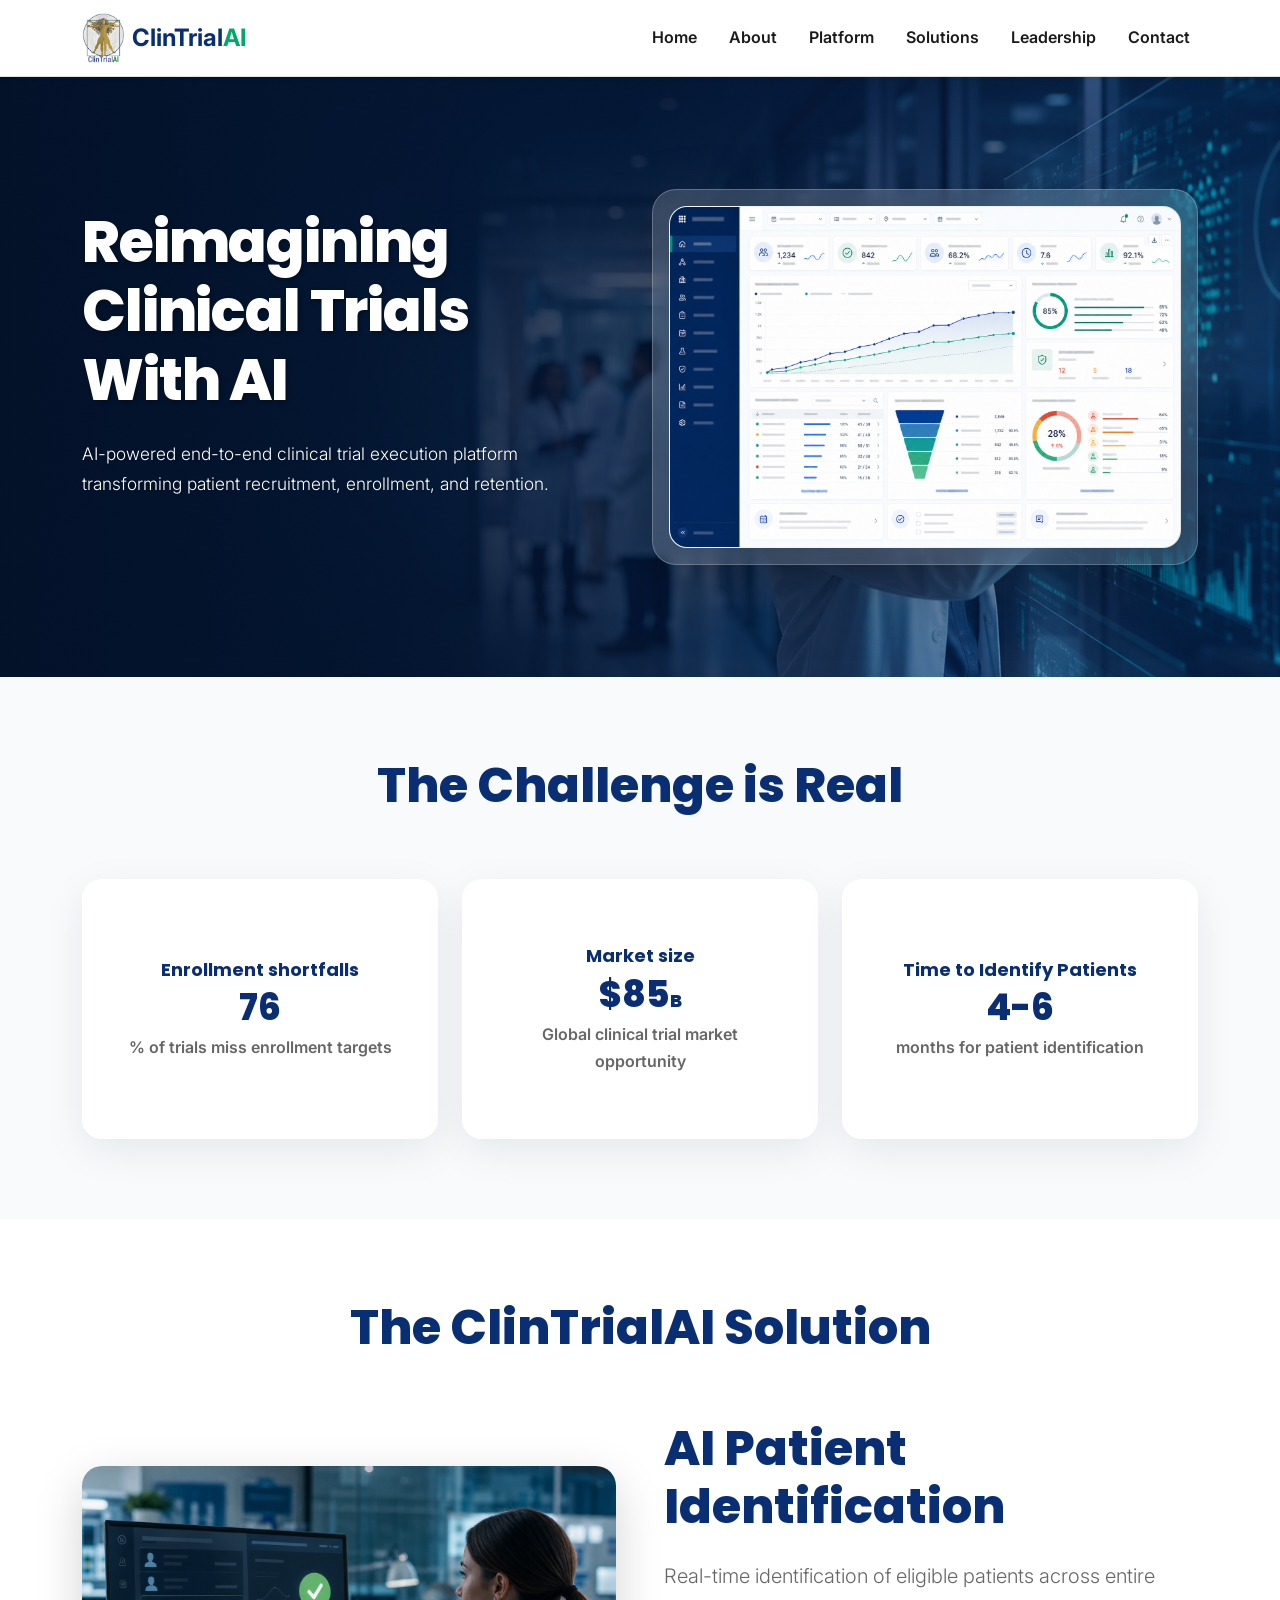
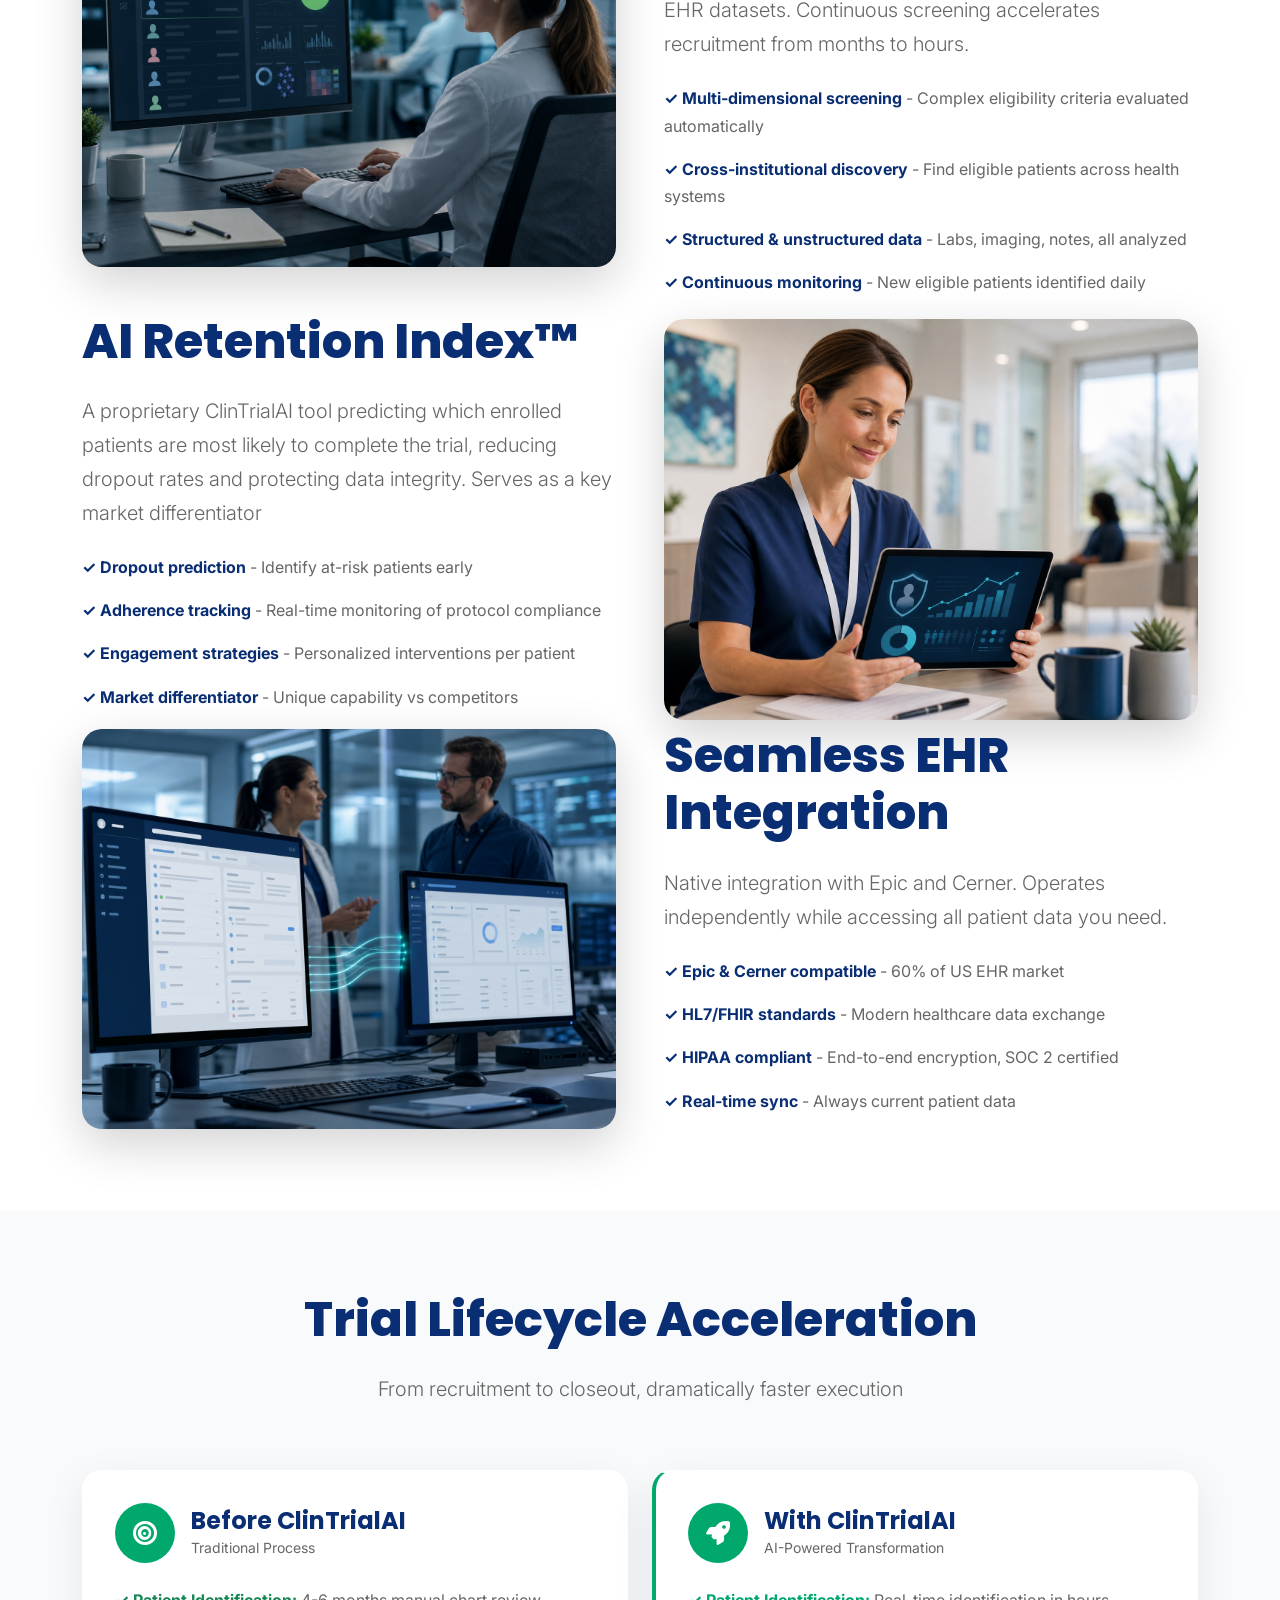
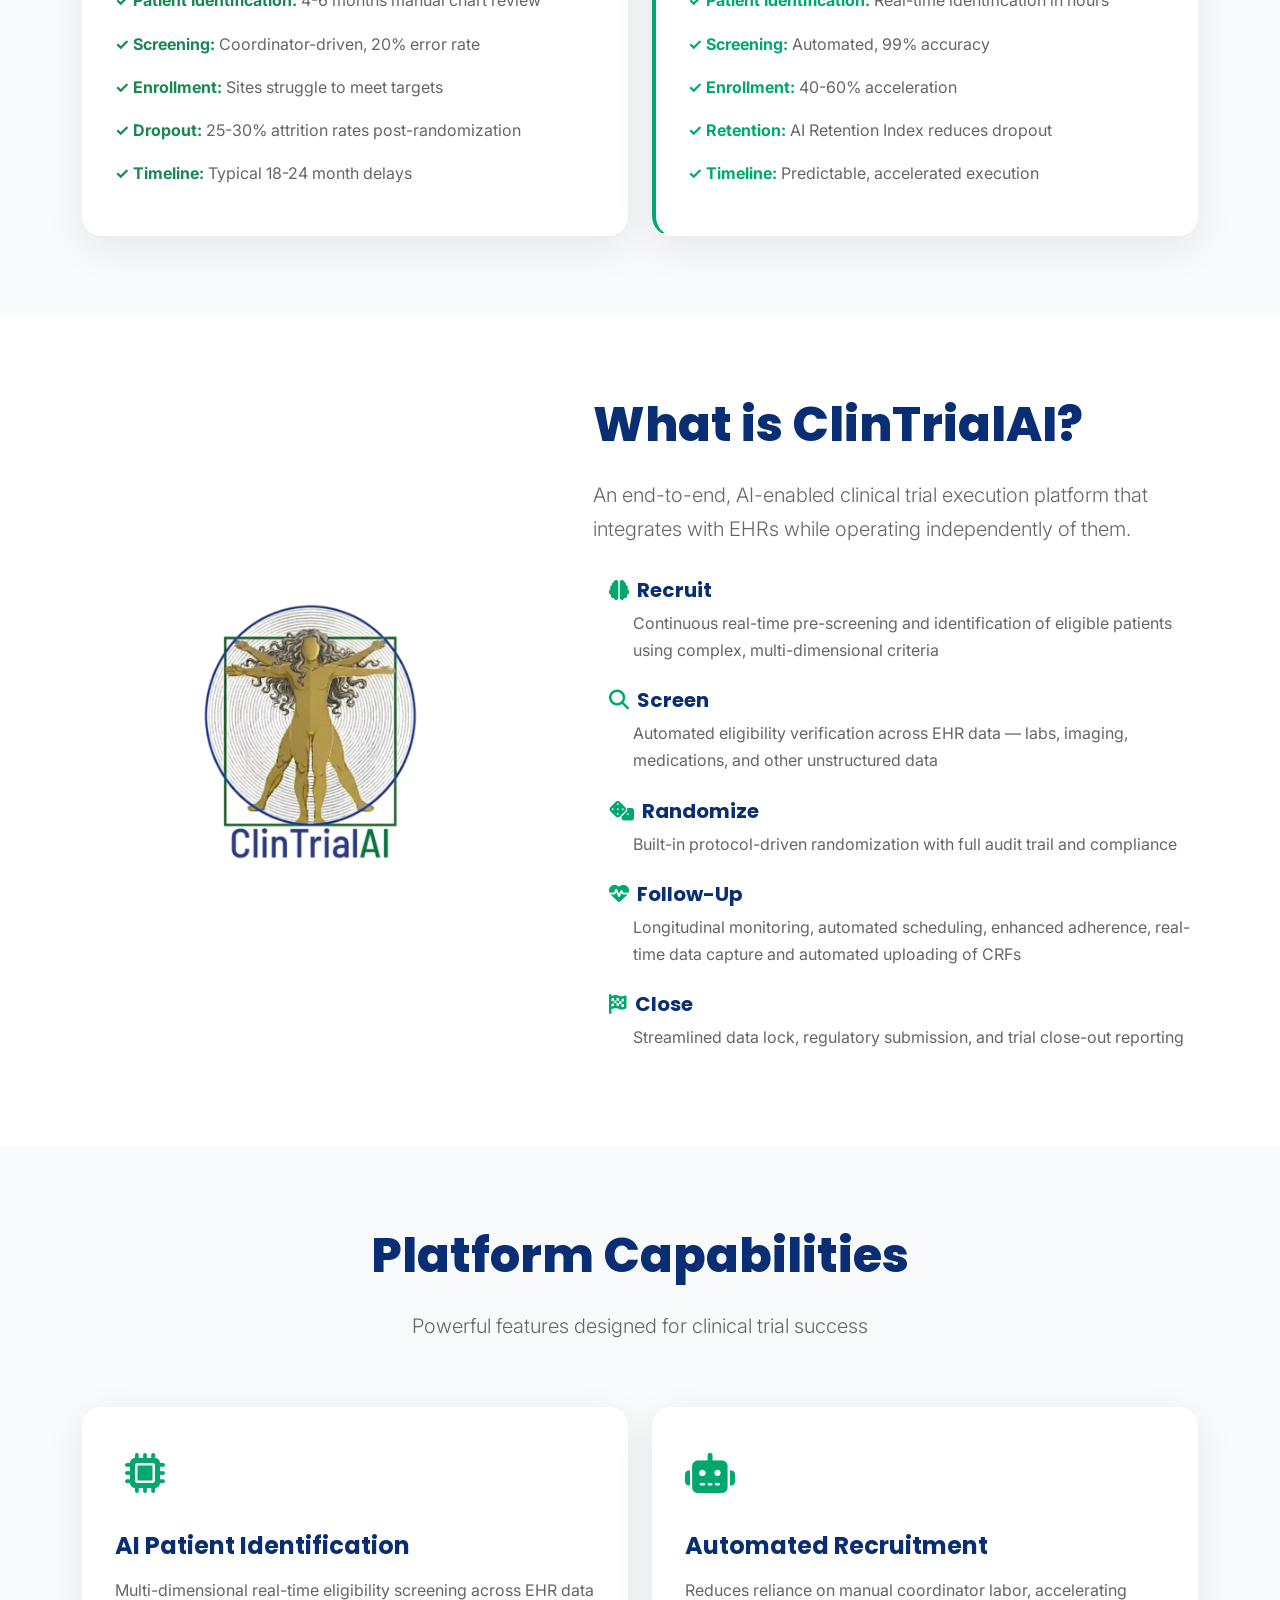
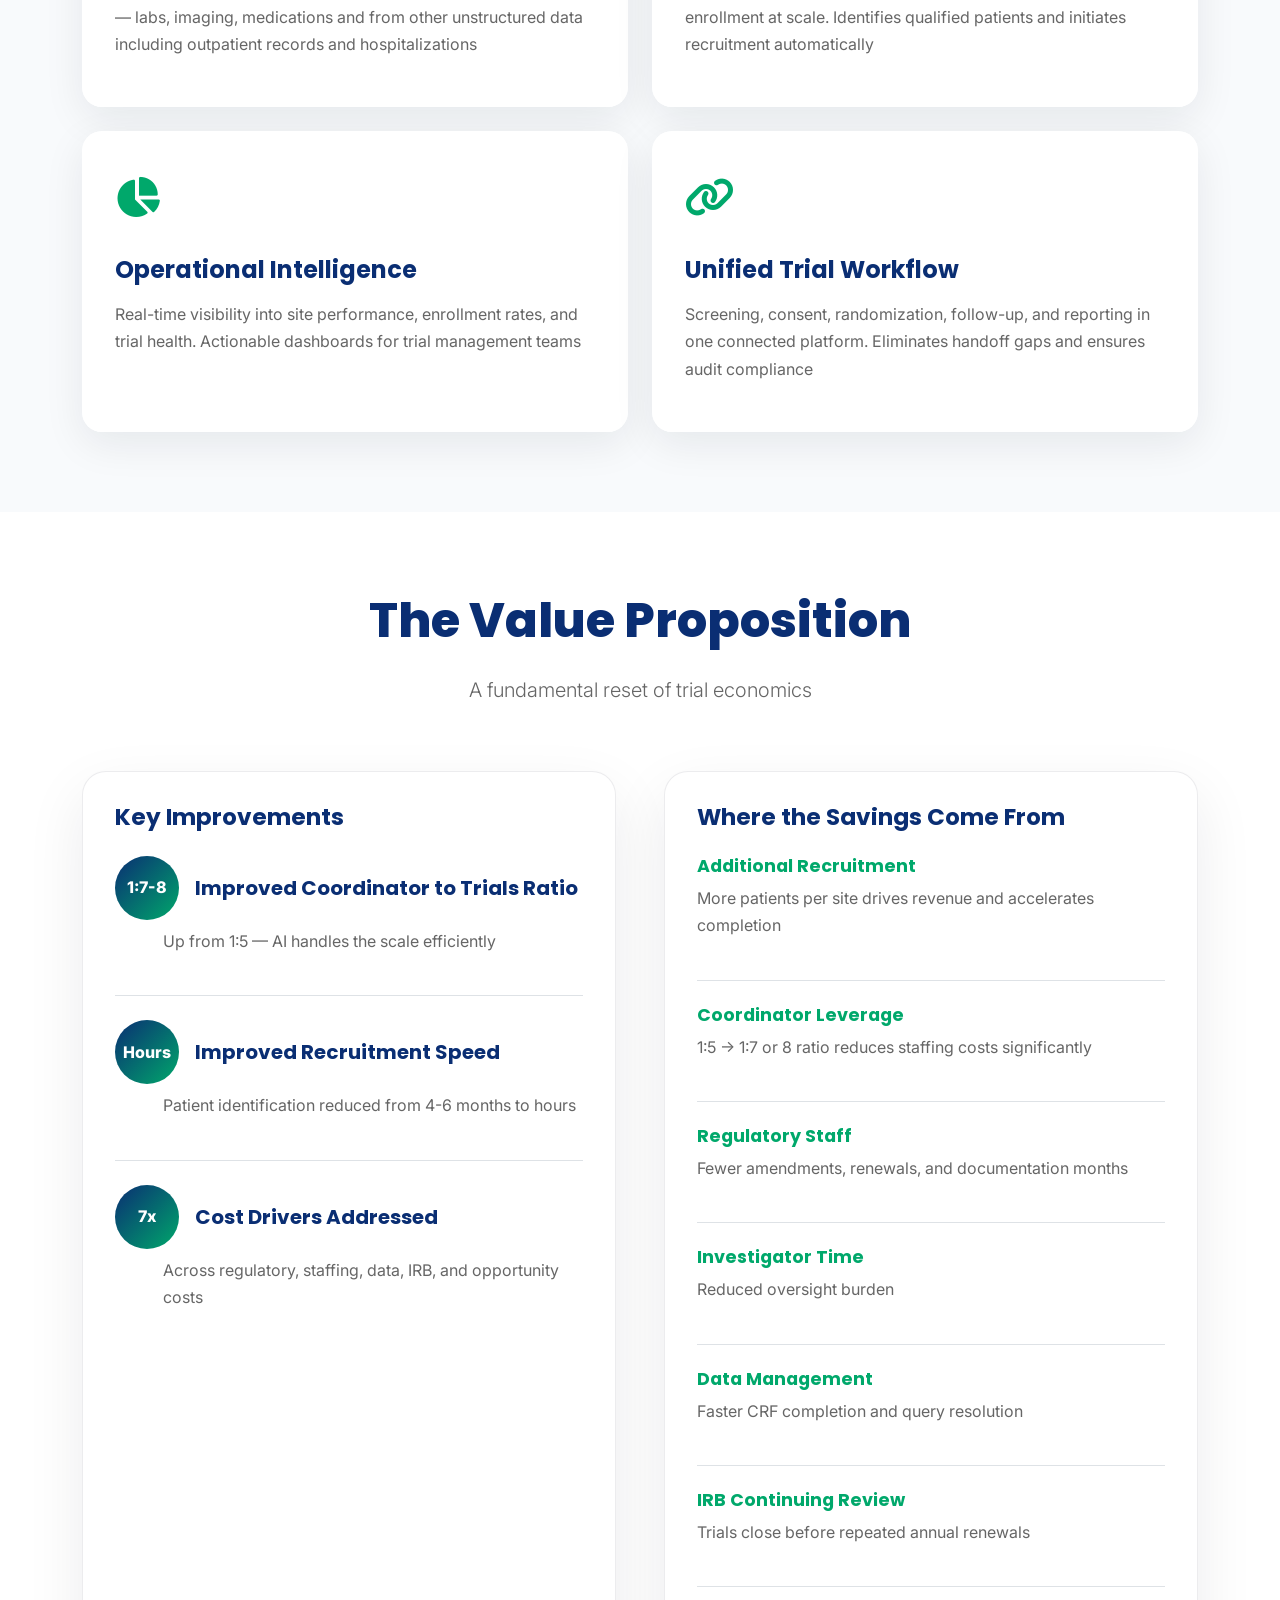
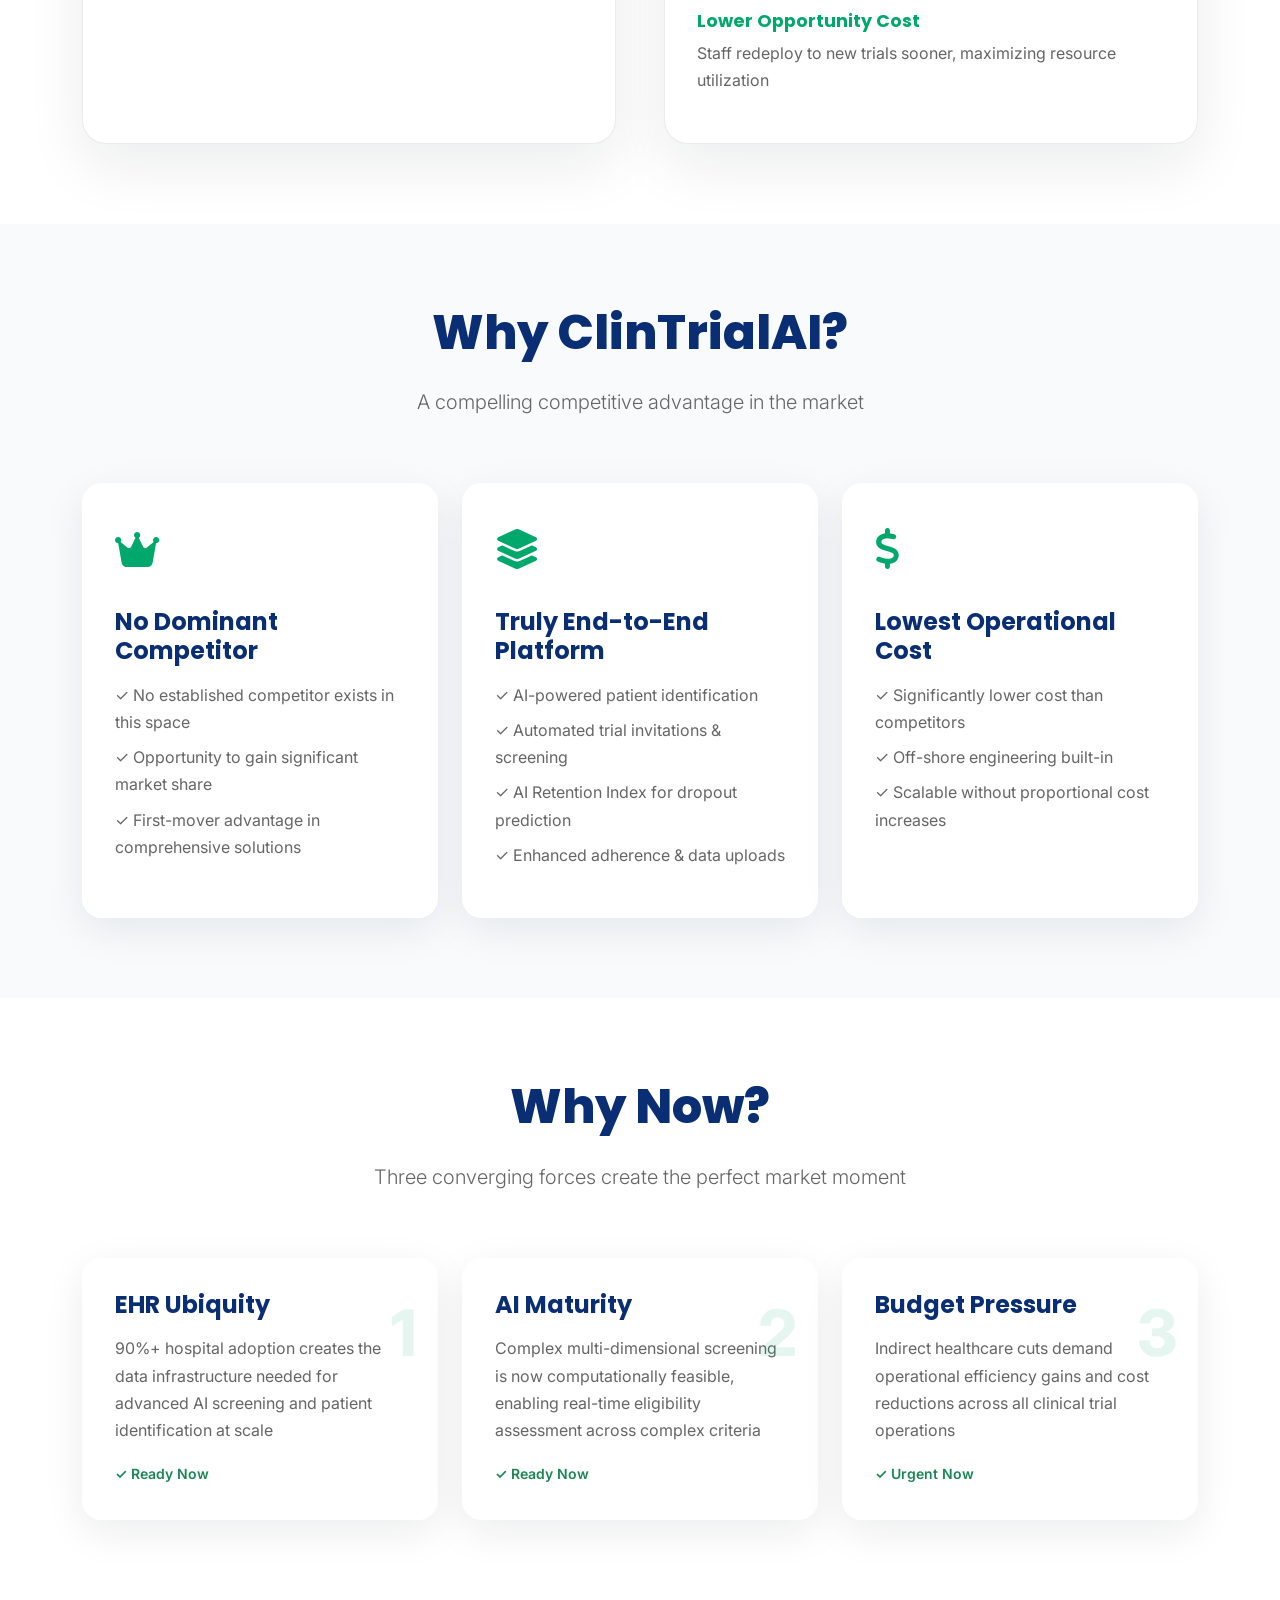
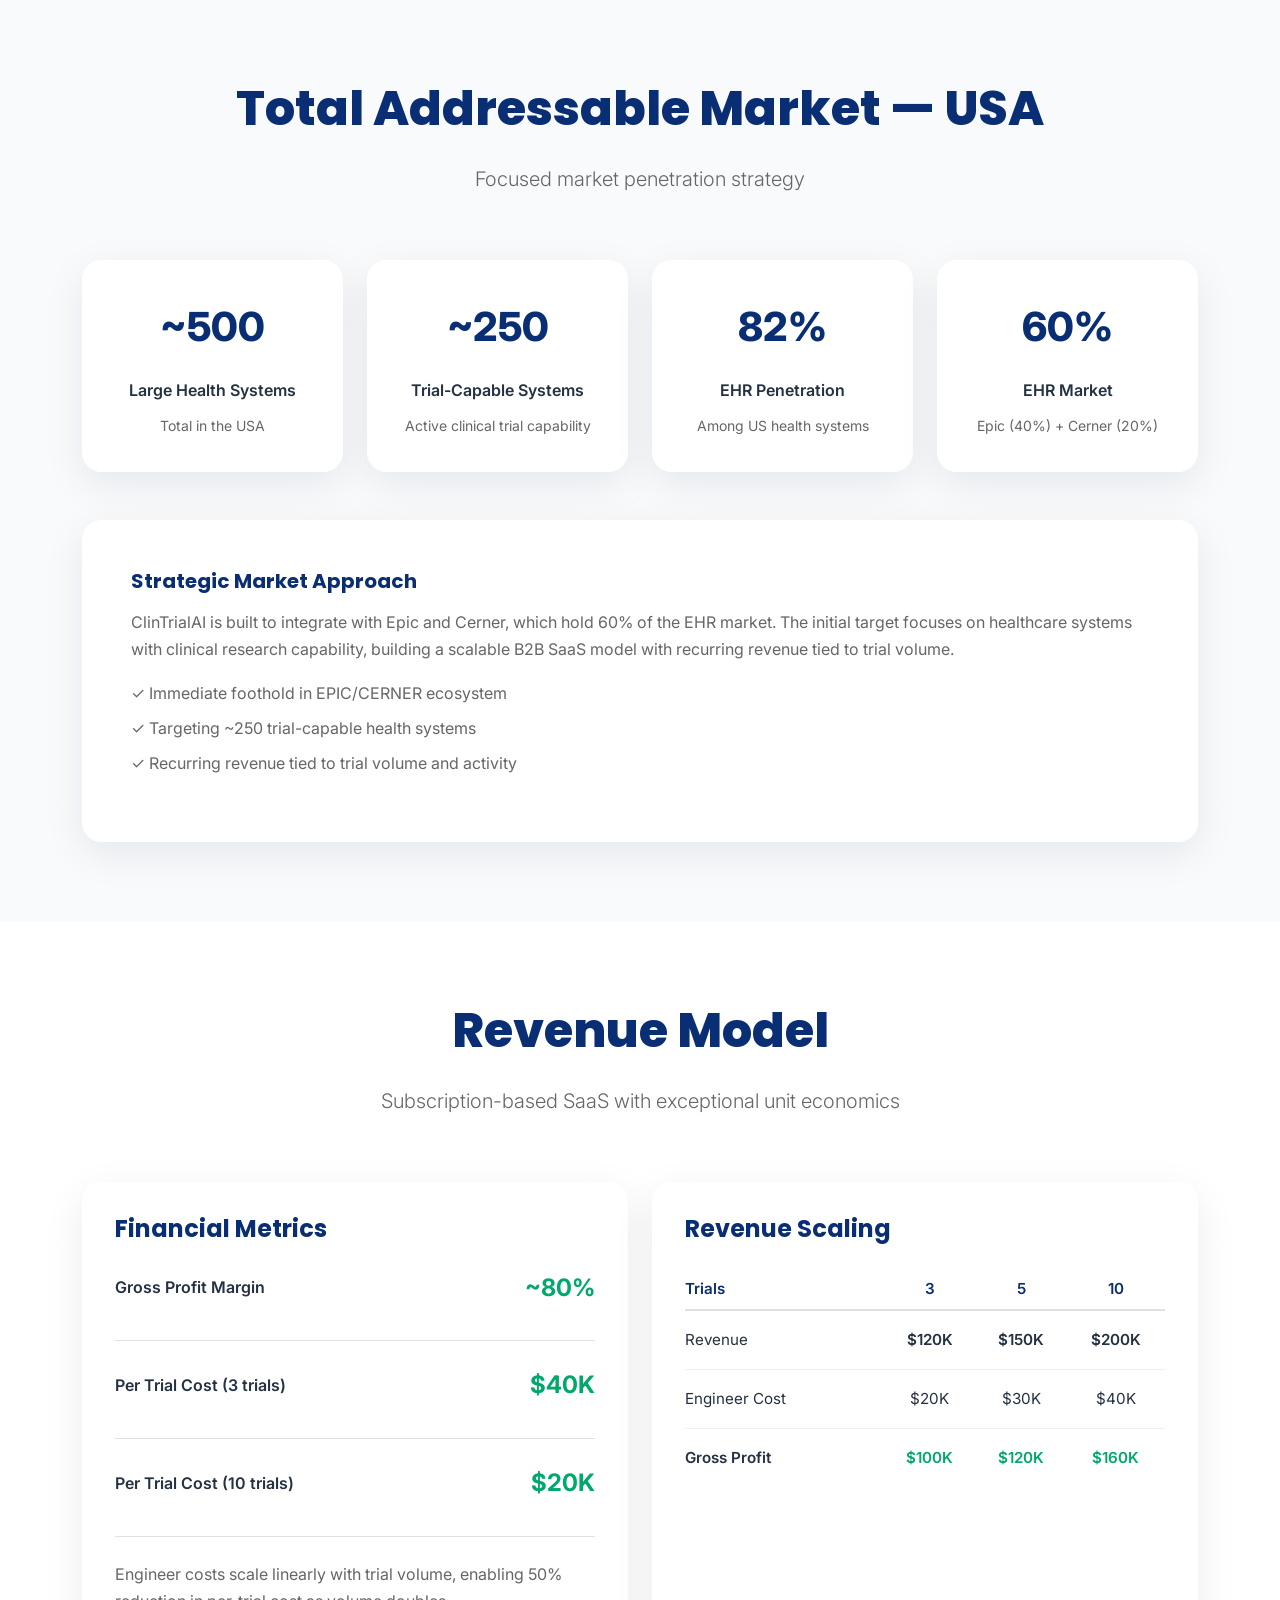
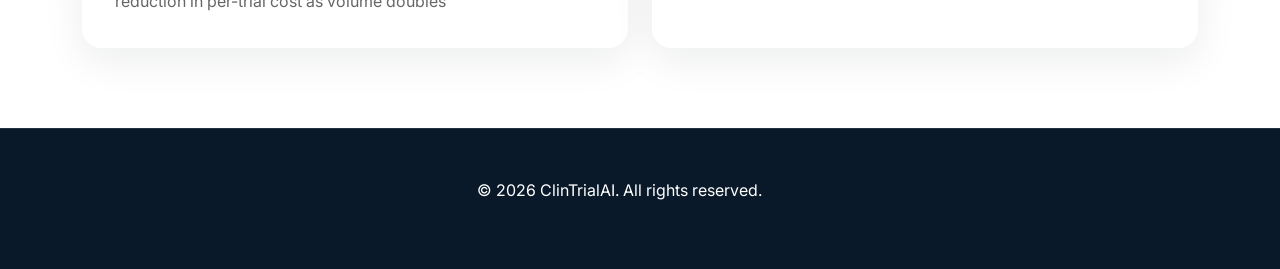
==== commit 6596534e: "Add files via upload" ====
--- a/index.html
+++ b/index.html
@@ -409,7 +409,7 @@
             <div class="row align-items-center">
                 <div class="col-lg-6 mb-5 mb-lg-0">
                     <h1 class="display-3 fw-800 mb-4 text-white" style="text-shadow: 2px 2px 4px rgba(0,0,0,0.3);">
-                        Reimagining<br>Clinical Trials
+                        Reimagining<br>Clinical Trials<br>With AI
                     </h1>
                     <p class="lead text-white mb-5" style="max-width: 500px; text-shadow: 1px 1px 2px rgba(0,0,0,0.2);">
                         AI-powered end-to-end clinical trial execution platform transforming patient recruitment, enrollment, and retention.
@@ -477,9 +477,9 @@
                                 <path d="M30 15v15h15" stroke="currentColor" stroke-width="2" stroke-linecap="round"/>
                             </svg>
                         </div> -->
-                        <h5 class="fw-700 mb-2" style="color: #0A2E73;">Time to ID patients</h5>
-                        <h3 class="display-6 fw-800 mb-2 counter" data-target="4">0</h3>
-                        <p class="text-muted fw-600">-6 months for patient identification</p>
+                        <h5 class="fw-700 mb-2" style="color: #0A2E73;">Time to Identify Patients</h5>
+                        <h3 class="display-6 fw-800 mb-2">4-6</h3>
+                        <p class="text-muted fw-600">months for patient identification</p>
                     </div>
                 </div>
             </div>
@@ -532,7 +532,7 @@
                 <div class="col-lg-6 order-lg-1">
                     <h3 class="display-5 fw-800 mb-4" style="color: #0A2E73;">AI Retention Index™</h3>
                     <p class="lead text-muted mb-4">
-                        Predictive dropout risk assessment with real-time adherence monitoring. Proactive interventions reduce patient attrition.
+                        A proprietary ClinTrialAI tool predicting which enrolled patients are most likely to complete the trial, reducing dropout rates and protecting data integrity. Serves as a key market differentiator
                     </p>
                     <ul class="list-unstyled text-muted">
                         <li class="mb-3"><strong style="color: #0A2E73;">✓ Dropout prediction</strong> - Identify at-risk patients early</li>
@@ -592,7 +592,7 @@
                         </div>
                         <ul class="list-unstyled text-muted text-sm">
                             <li class="mb-3">
-                                <strong class="fw-700 text-success">✓ Patient ID:</strong> 4-6 months manual chart review
+                                <strong class="fw-700 text-success">✓ Patient Identification:</strong> 4-6 months manual chart review
                             </li>
                             <li class="mb-3">
                                 <strong class="fw-700 text-success">✓ Screening:</strong> Coordinator-driven, 20% error rate
@@ -623,7 +623,7 @@
                         </div>
                         <ul class="list-unstyled text-muted text-sm">
                             <li class="mb-3">
-                                <strong style="color: #00A86B;">✓ Patient ID:</strong> Real-time identification in hours
+                                <strong style="color: #00A86B;">✓ Patient Identification:</strong> Real-time identification in hours
                             </li>
                             <li class="mb-3">
                                 <strong style="color: #00A86B;">✓ Screening:</strong> Automated, 99% accuracy
@@ -806,8 +806,18 @@
                         </div>
 
                         <div class="saving-item mb-4 pb-4 border-bottom">
+                            <h5 class="fw-700 mb-2" style="color: #00A86B;">Investigator Time</h5>
+                            <p class="text-muted">Reduced oversight burden</p>
+                        </div>
+
+                        <div class="saving-item mb-4 pb-4 border-bottom">
                             <h5 class="fw-700 mb-2" style="color: #00A86B;">Data Management</h5>
                             <p class="text-muted">Faster CRF completion and query resolution</p>
+                        </div>
+
+                        <div class="saving-item mb-4 pb-4 border-bottom">
+                            <h5 class="fw-700 mb-2" style="color: #00A86B;">IRB Continuing Review</h5>
+                            <p class="text-muted">Trials close before repeated annual renewals</p>
                         </div>
 
                         <div class="saving-item">
@@ -873,7 +883,7 @@
                 </div>
             </div>
 
-            <div class="row mt-5">
+            <!-- <div class="row mt-5">
                 <div class="col-12">
                     <div class="ai-retention-banner glass-morphism p-5">
                         <div class="d-flex align-items-center">
@@ -885,7 +895,7 @@
                         </div>
                     </div>
                 </div>
-            </div>
+            </div> -->
         </div>
     </section>
 
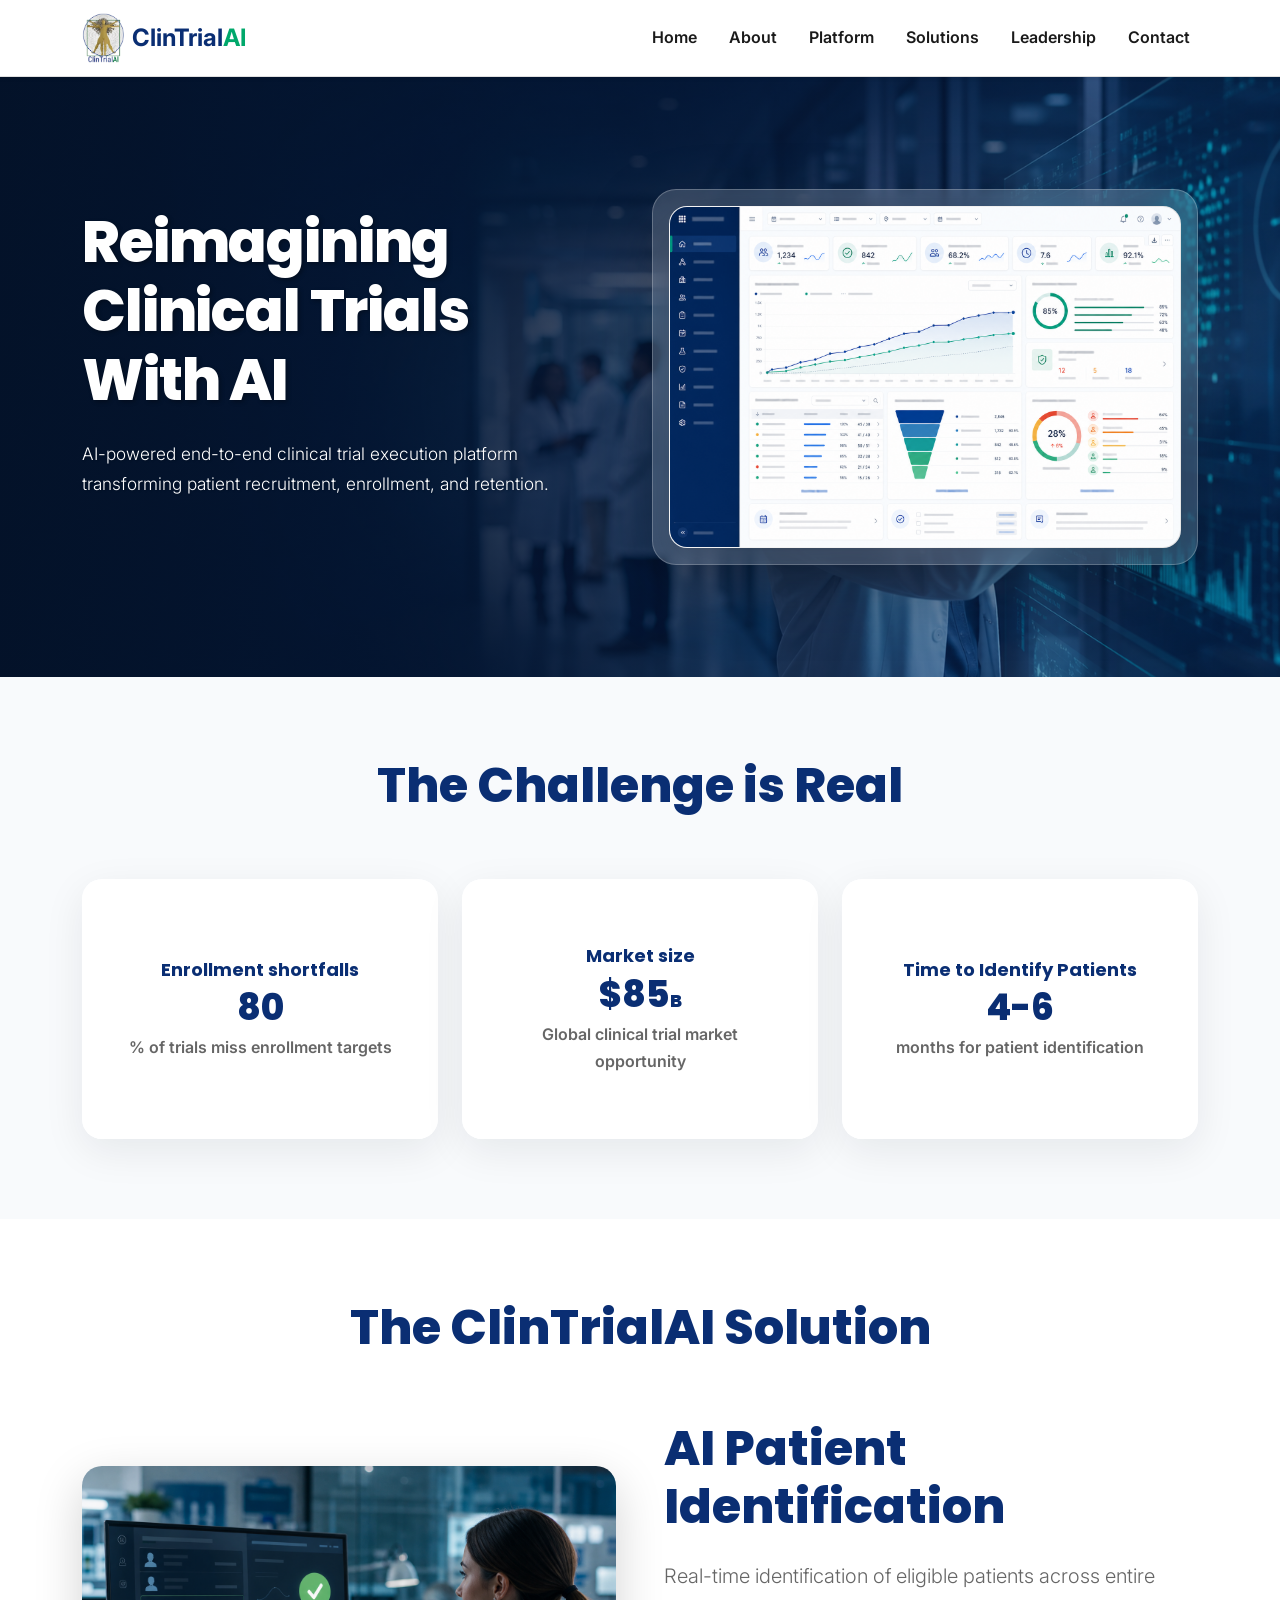
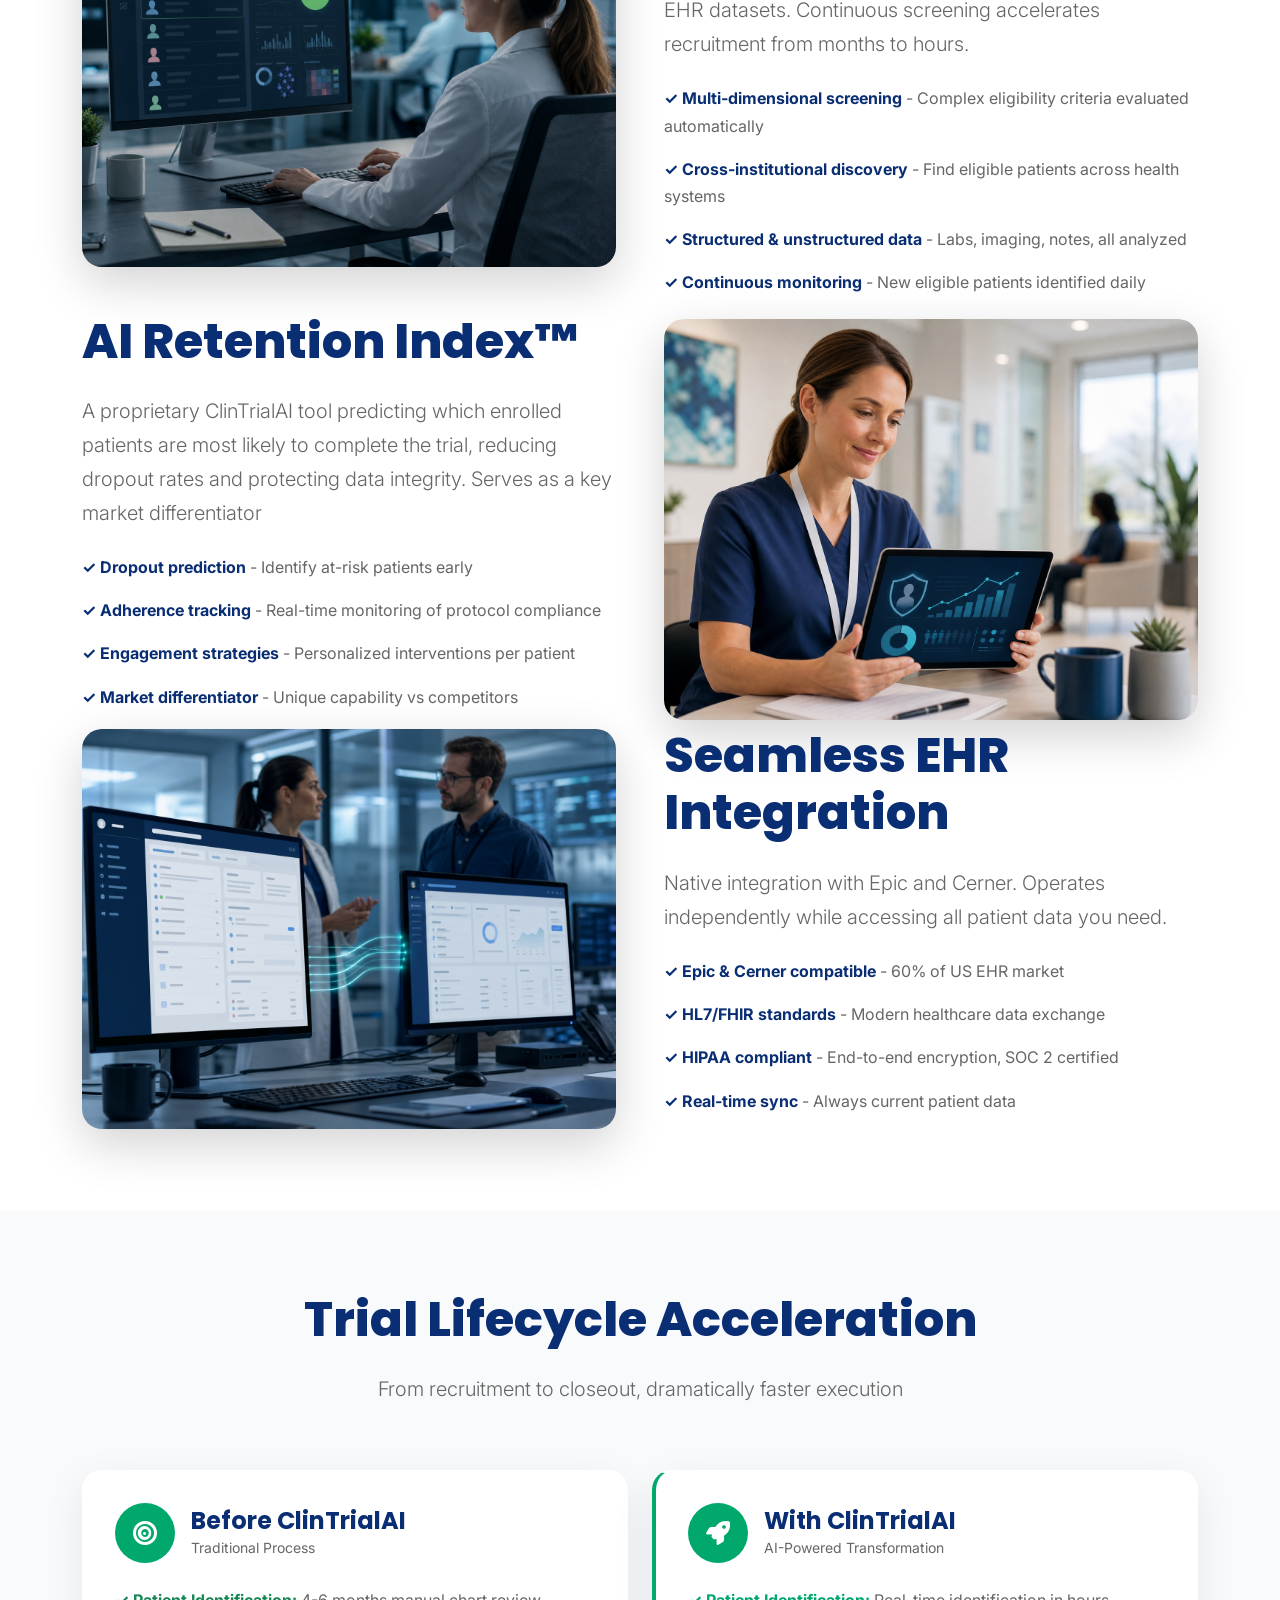
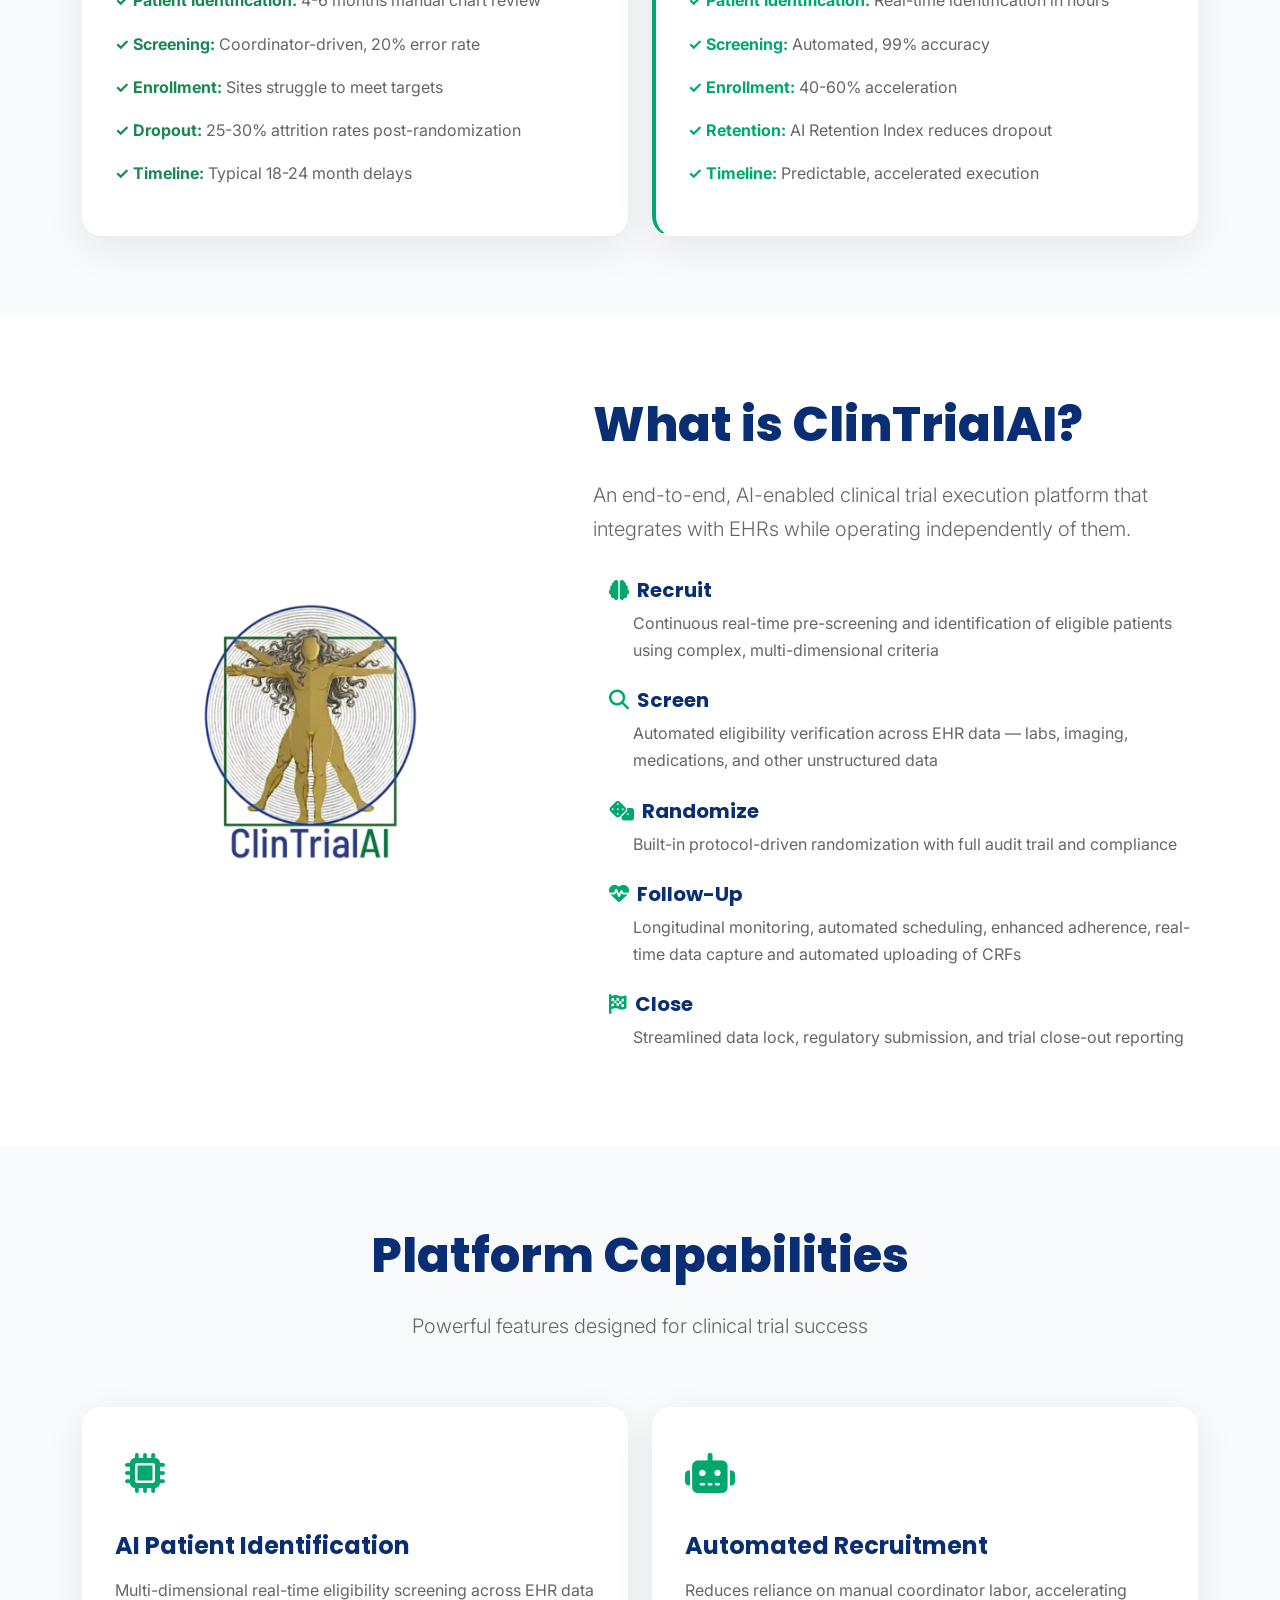
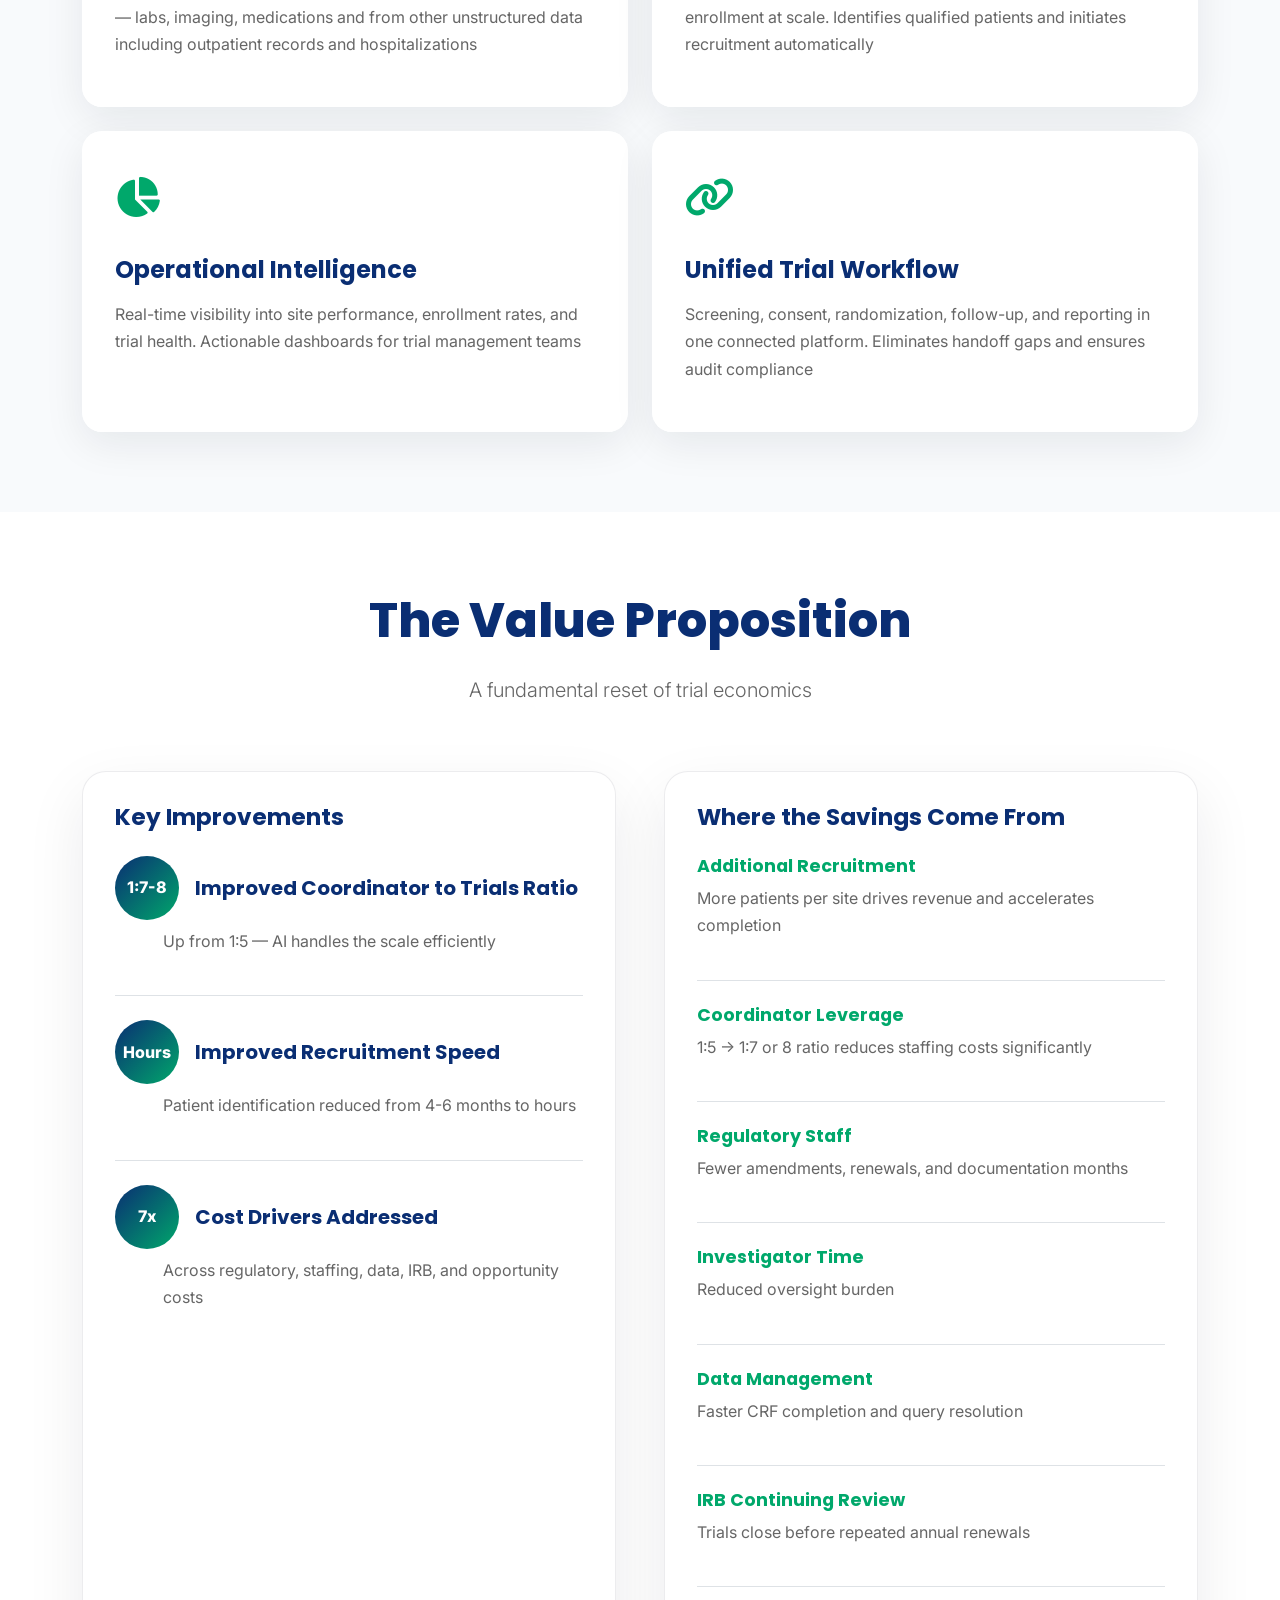
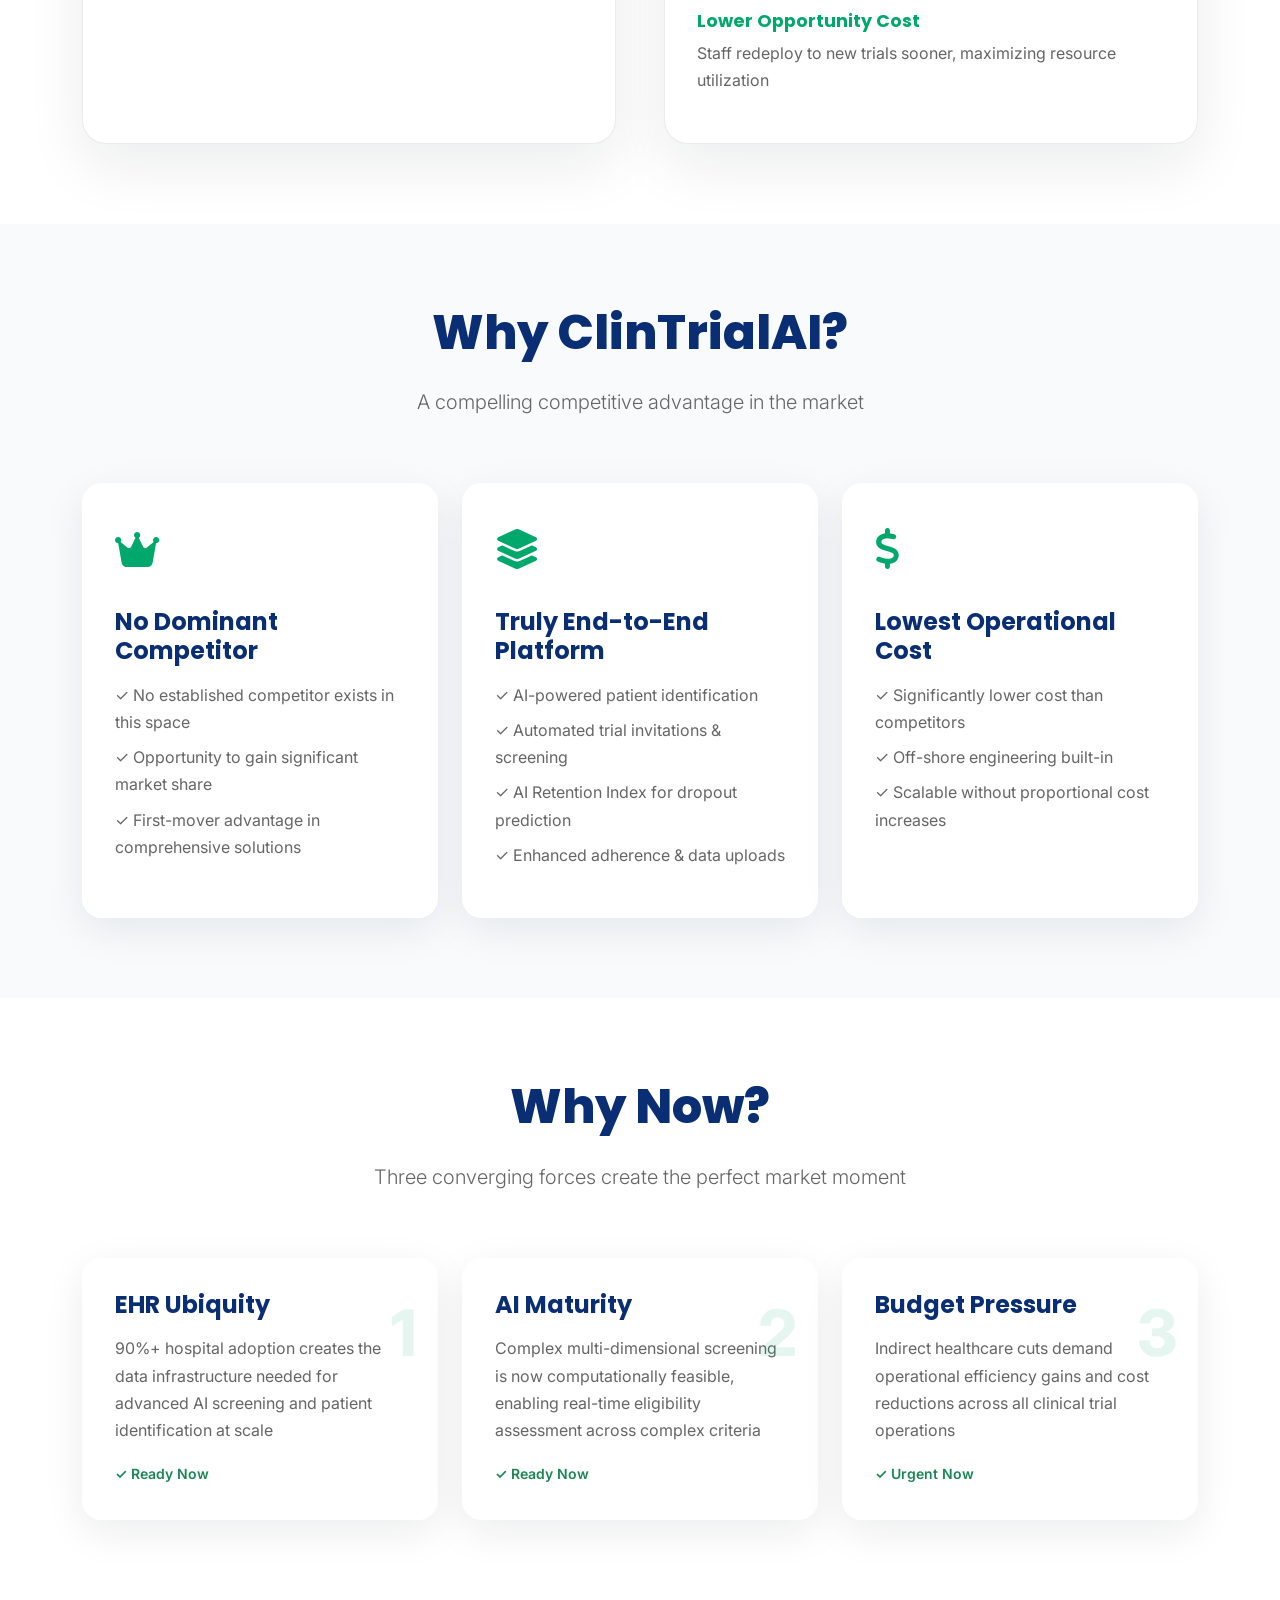
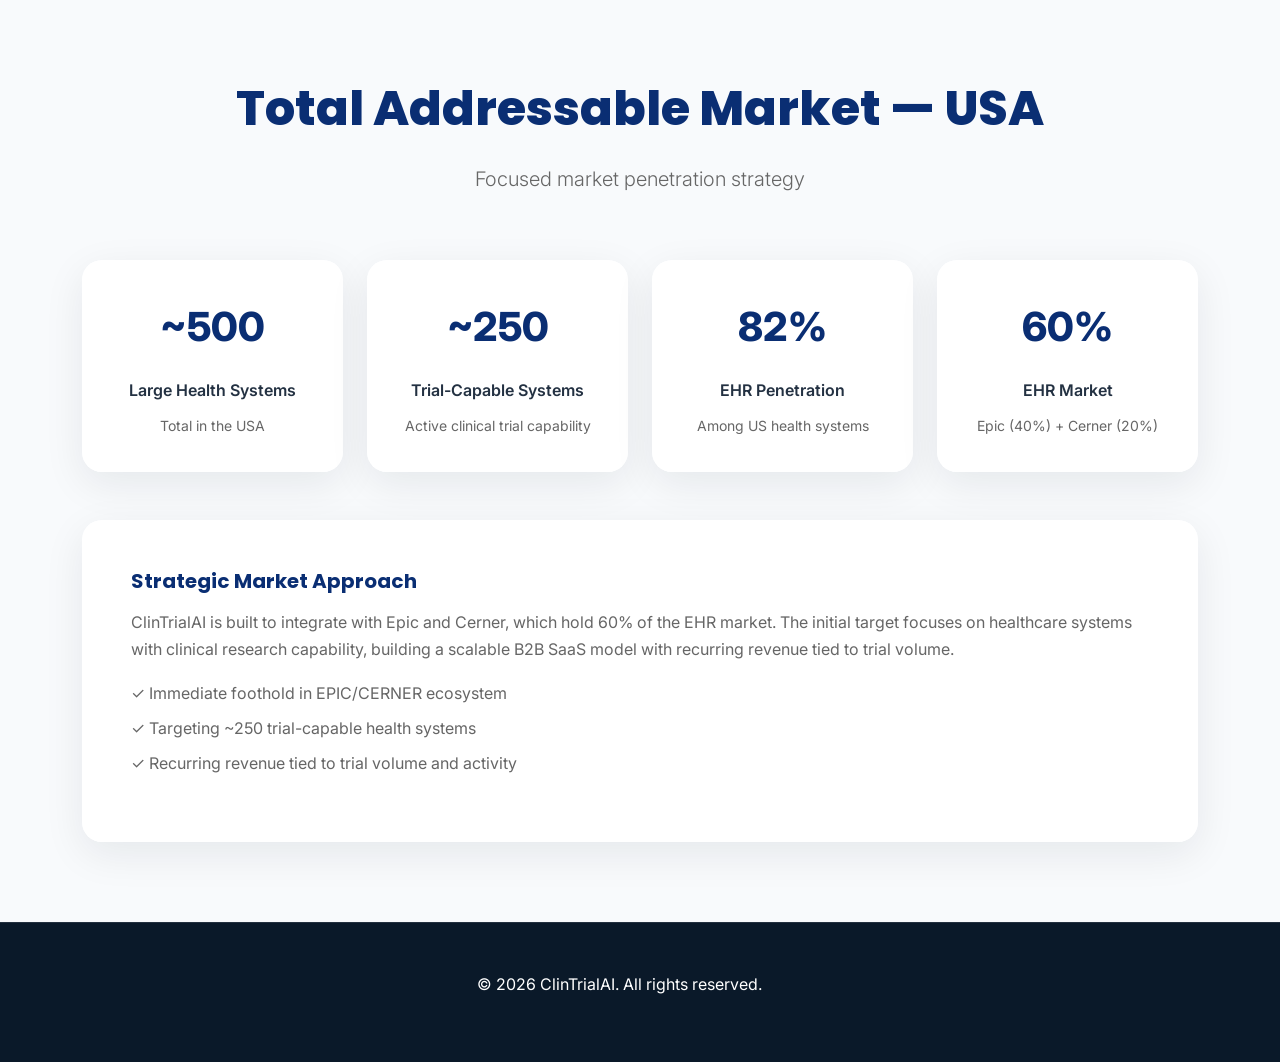
==== commit db683b08: "Add files via upload" ====
--- a/index.html
+++ b/index.html
@@ -994,7 +994,7 @@
     </section>
 
     <!-- Revenue Model -->
-    <section class="revenue-section py-100">
+    <!-- <section class="revenue-section py-100">
         <div class="container-lg">
             <div class="text-center mb-80">
                 <h2 class="display-5 fw-800 mb-4" style="color: #0A2E73;">Revenue Model</h2>
@@ -1066,7 +1066,7 @@
                 </div>
             </div>
         </div>
-    </section>
+    </section> -->
 
     <!-- CTA Section -->
     <!-- <section class="cta-section py-100 position-relative overflow-hidden">
